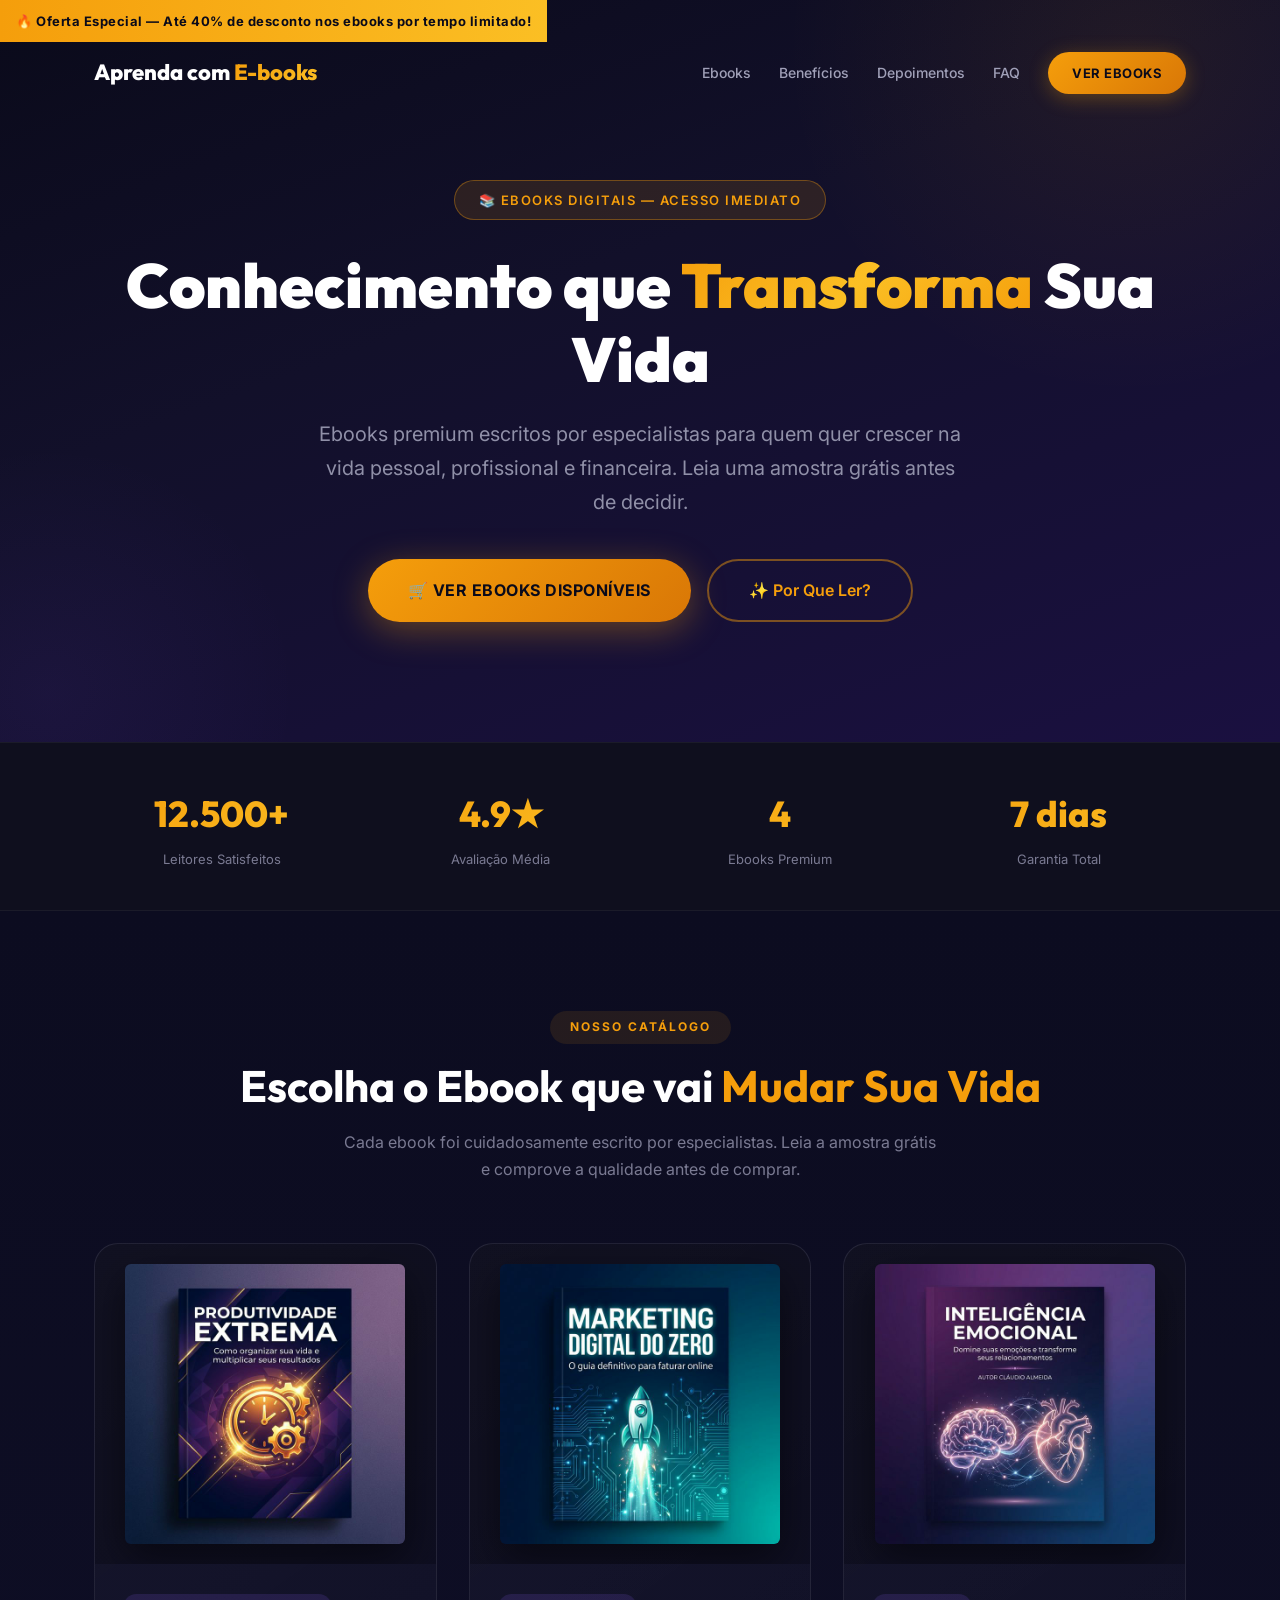
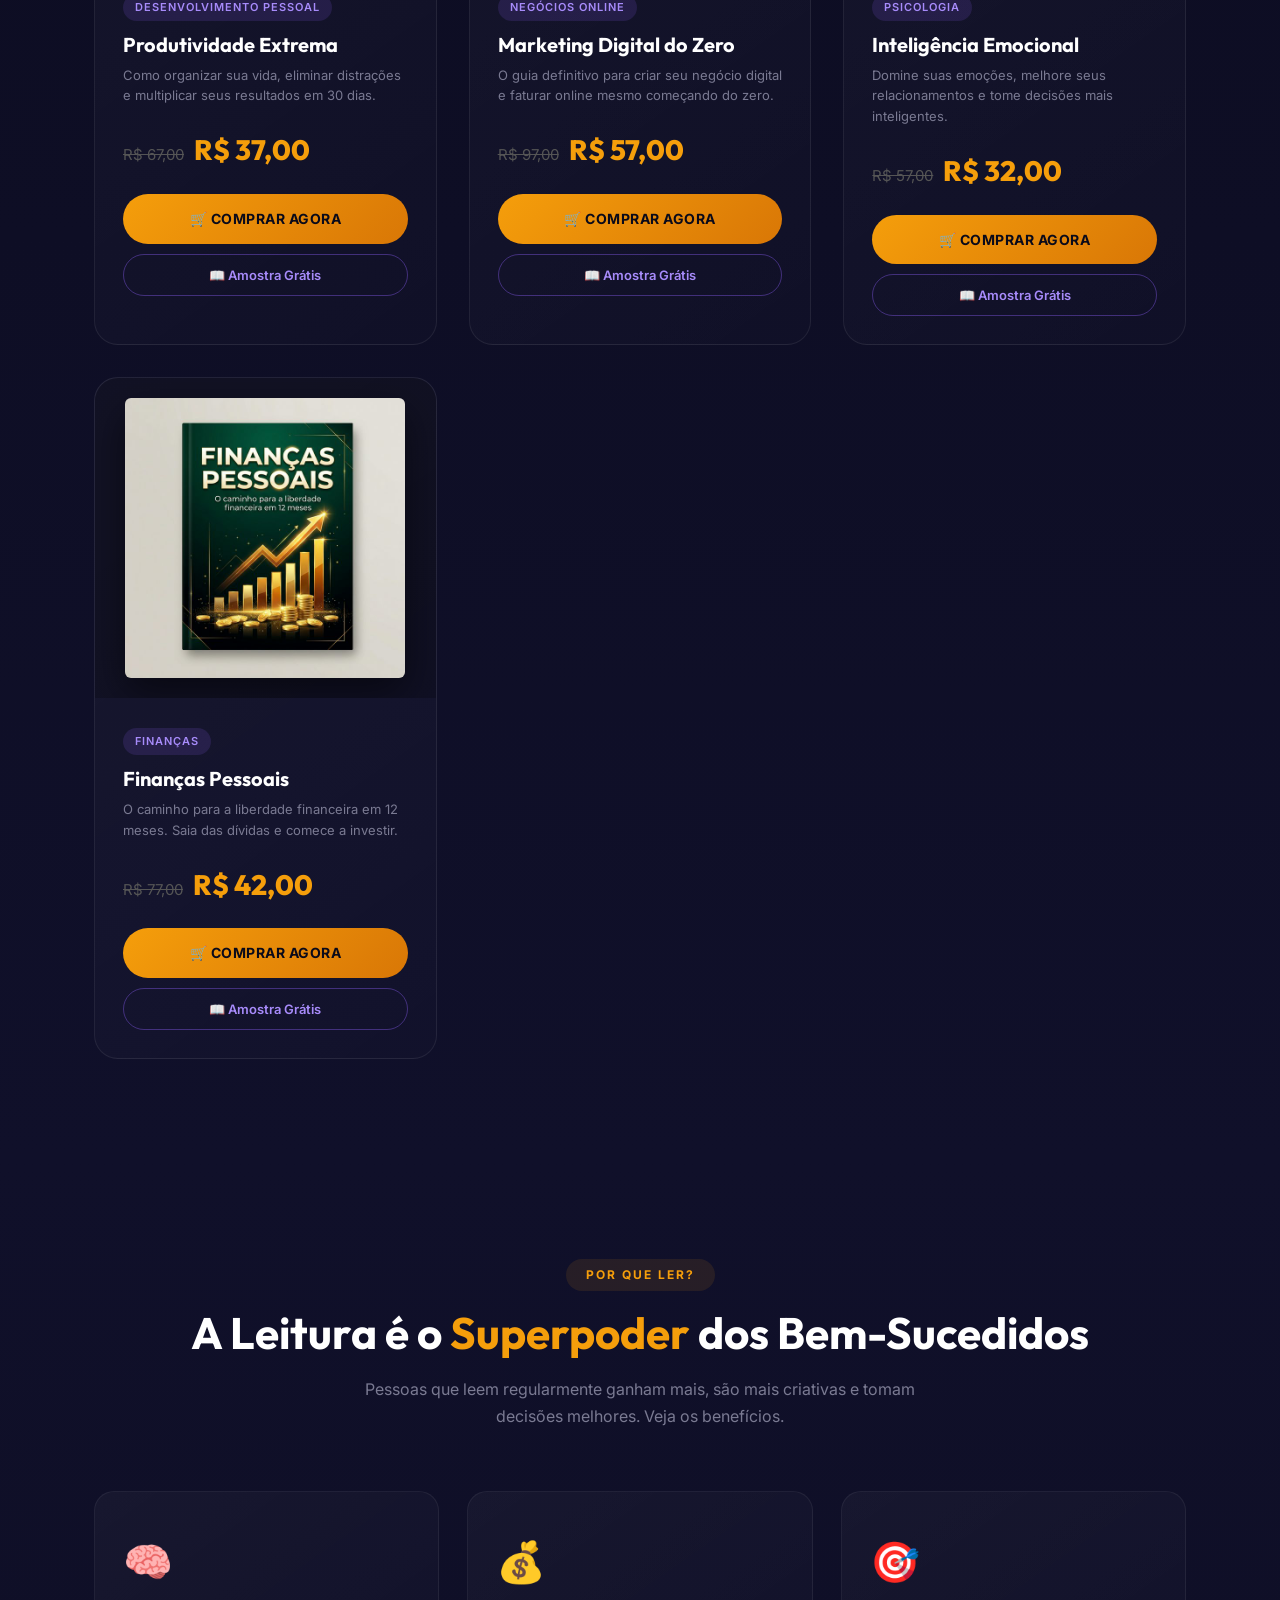
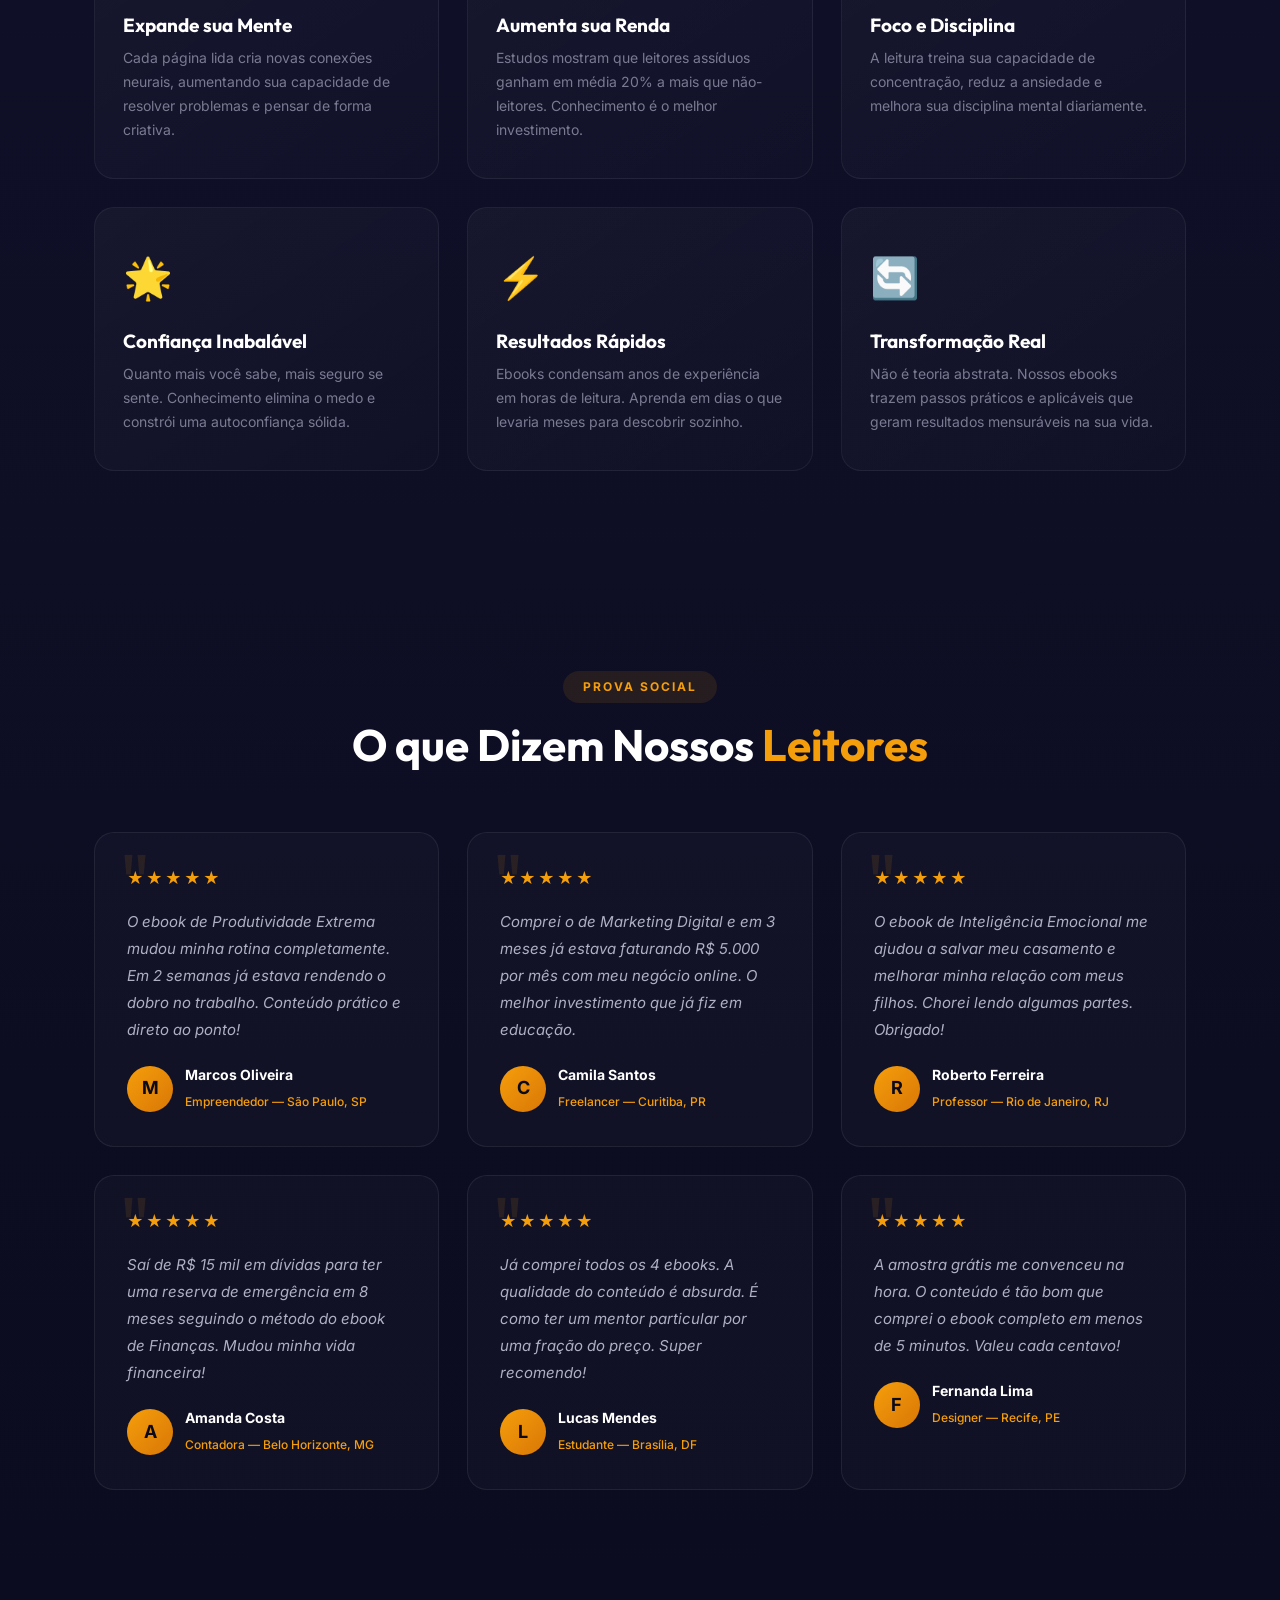
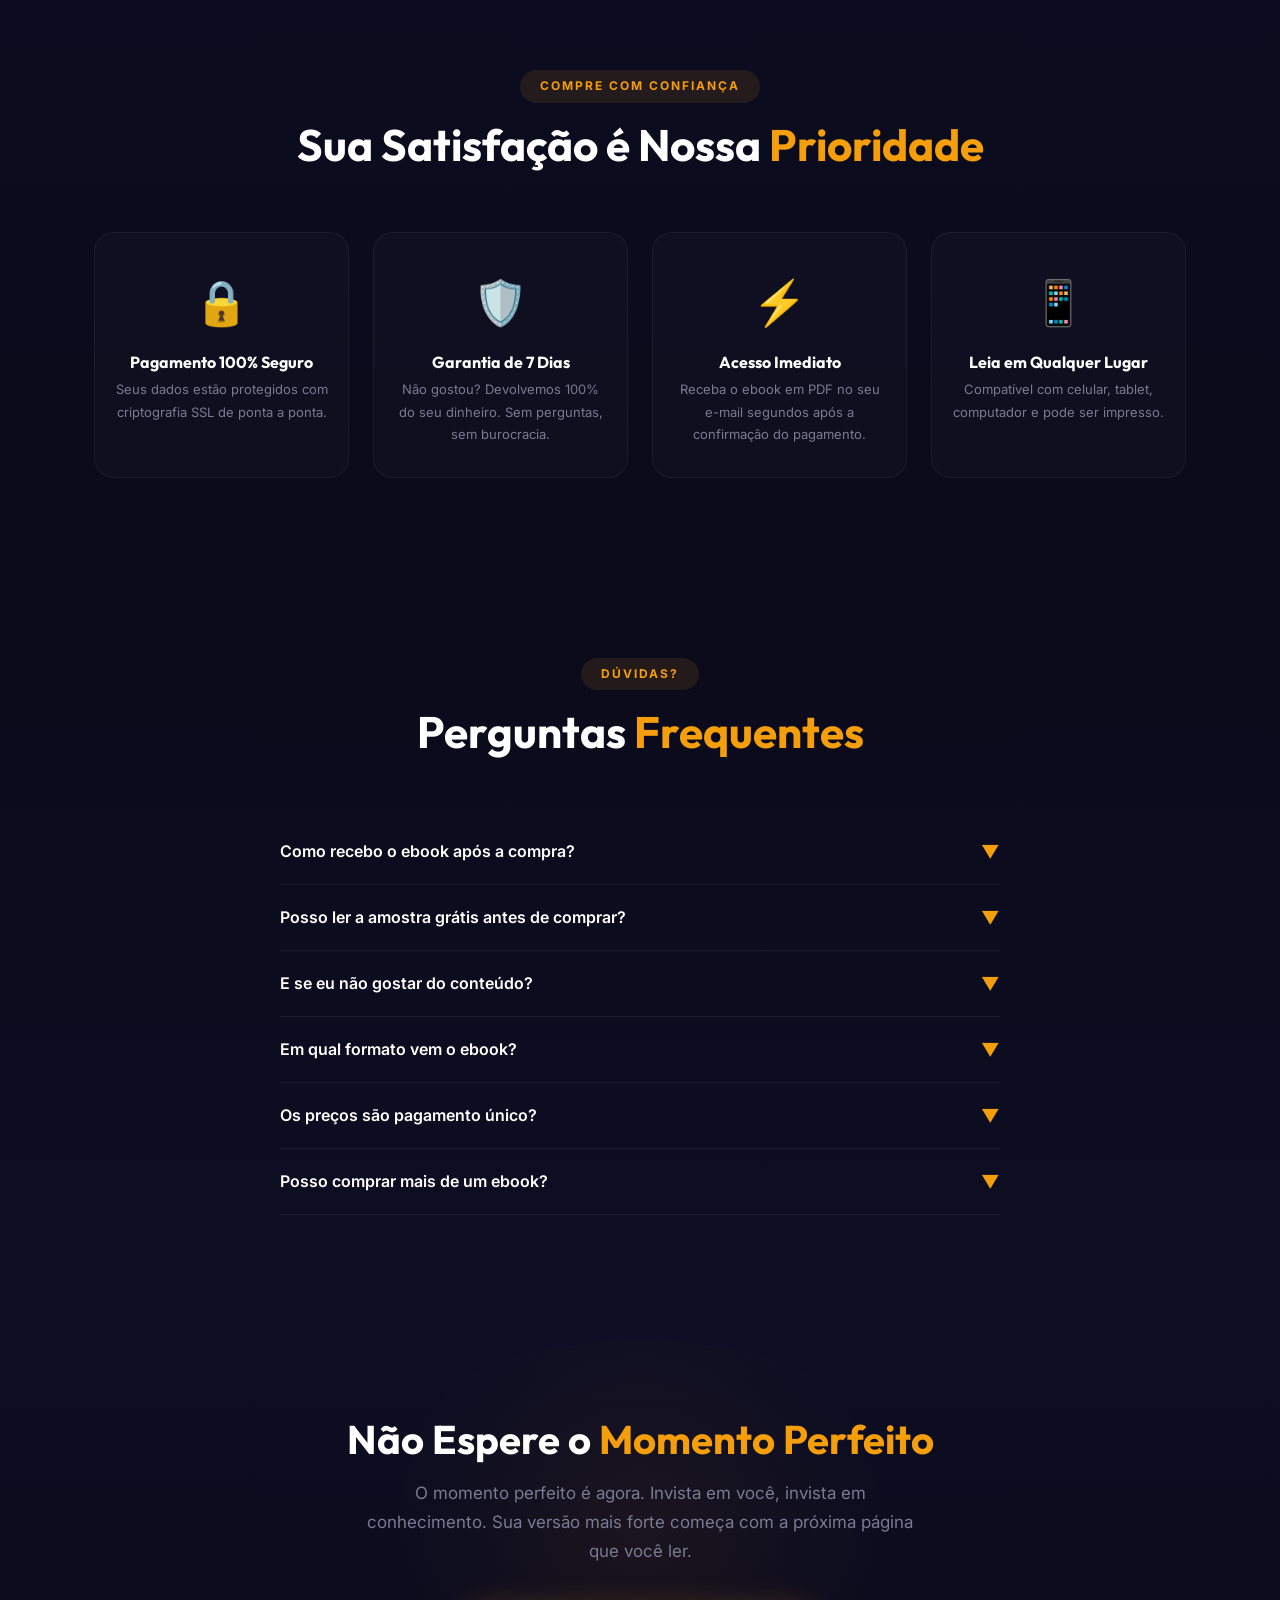
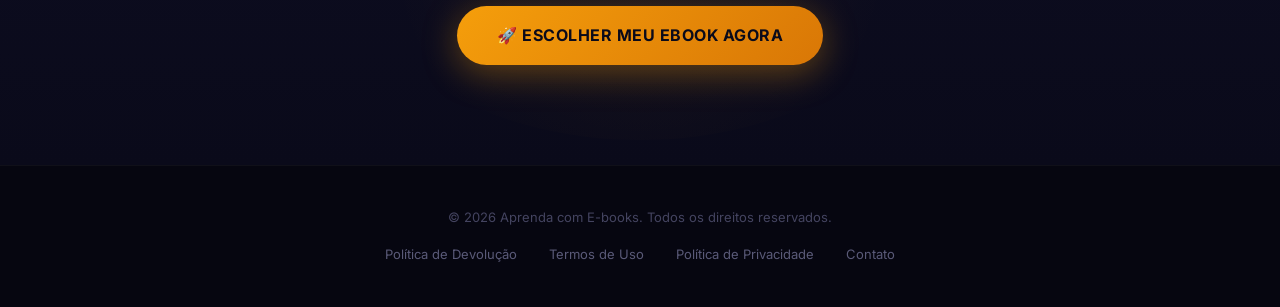
==== aprenda-com-ebooks.html @ 1085c972 "first" ====
<!doctype html>
<html lang="pt-BR">
<head>
  <meta charset="UTF-8">
  <meta name="viewport" content="width=device-width, initial-scale=1.0">
  <title>Aprenda com E-books — Transforme sua Vida com Conhecimento Digital</title>
  <meta name="description" content="Descubra ebooks que transformam vidas. Produtividade, Marketing Digital, Inteligência Emocional e Finanças Pessoais. Leia uma amostra grátis antes de comprar.">
  <meta property="og:title" content="Aprenda com E-books — Conhecimento que Transforma">
  <meta property="og:description" content="4 ebooks premium que vão transformar sua vida pessoal e profissional. Amostra grátis disponível.">
  <meta property="og:type" content="website">
  <meta name="twitter:card" content="summary_large_image">
  <link rel="preconnect" href="https://fonts.googleapis.com">
  <link rel="preconnect" href="https://fonts.gstatic.com" crossorigin>
  <link href="https://fonts.googleapis.com/css2?family=Outfit:wght@400;500;600;700;800;900&family=Inter:wght@400;500;600;700&display=swap" rel="stylesheet">
  <link rel="stylesheet" href="ebooks-style.css">
  <script type="application/ld+json">
  {"@context":"https://schema.org","@type":"WebSite","name":"Aprenda com E-books","description":"Plataforma de ebooks digitais premium para desenvolvimento pessoal e profissional.","url":"https://aprendacomebooks.com.br"}
  </script>
</head>
<body>

<!-- Top Urgency Bar -->
<div class="top-bar" id="topBar">🔥 Oferta Especial — Até 40% de desconto nos ebooks por tempo limitado!</div>

<!-- Navbar -->
<nav class="navbar" id="navbar">
  <div class="container">
    <a href="#" class="nav-logo">Aprenda com <span>E-books</span></a>
    <div class="nav-links" id="navLinks">
      <a href="#catalogo">Ebooks</a>
      <a href="#beneficios">Benefícios</a>
      <a href="#depoimentos">Depoimentos</a>
      <a href="#faq">FAQ</a>
      <a href="#catalogo" class="nav-cta">Ver Ebooks</a>
    </div>
    <button class="mobile-toggle" id="mobileToggle" aria-label="Menu">☰</button>
  </div>
</nav>

<!-- ============= HERO ============= -->
<section class="hero" id="hero">
  <div class="container">
    <div class="hero-badge anim">📚 Ebooks Digitais — Acesso Imediato</div>
    <h1 class="anim">Conhecimento que <span>Transforma</span> Sua Vida</h1>
    <p class="subtitle anim">Ebooks premium escritos por especialistas para quem quer crescer na vida pessoal, profissional e financeira. Leia uma amostra grátis antes de decidir.</p>
    <div class="hero-buttons">
      <a href="#catalogo" class="btn-primary">🛒 Ver Ebooks Disponíveis</a>
      <a href="#beneficios" class="btn-ghost">✨ Por Que Ler?</a>
    </div>
  </div>
</section>

<!-- ============= STATS BAR ============= -->
<div class="stats-bar">
  <div class="container">
    <div class="stats-grid">
      <div class="stat-item anim"><div class="stat-number">12.500+</div><div class="stat-label">Leitores Satisfeitos</div></div>
      <div class="stat-item anim"><div class="stat-number">4.9★</div><div class="stat-label">Avaliação Média</div></div>
      <div class="stat-item anim"><div class="stat-number">4</div><div class="stat-label">Ebooks Premium</div></div>
      <div class="stat-item anim"><div class="stat-number">7 dias</div><div class="stat-label">Garantia Total</div></div>
    </div>
  </div>
</div>

<!-- ============= CATALOG ============= -->
<section class="catalog-section" id="catalogo">
  <div class="container">
    <div class="catalog-header">
      <span class="section-label anim">Nosso Catálogo</span>
      <h2 class="section-title anim">Escolha o Ebook que vai <span>Mudar Sua Vida</span></h2>
      <p class="section-desc anim">Cada ebook foi cuidadosamente escrito por especialistas. Leia a amostra grátis e comprove a qualidade antes de comprar.</p>
    </div>
    <div class="ebook-grid">

      <!-- EBOOK 1 -->
      <div class="ebook-card anim">
        <div class="ebook-card-img"><img src="cover_produtividade.png" alt="Capa do Ebook Produtividade Extrema"></div>
        <div class="ebook-card-body">
          <span class="ebook-tag">Desenvolvimento Pessoal</span>
          <h3>Produtividade Extrema</h3>
          <p>Como organizar sua vida, eliminar distrações e multiplicar seus resultados em 30 dias.</p>
          <div class="ebook-pricing"><span class="ebook-old-price">R$ 67,00</span><span class="ebook-price">R$ 37,00</span></div>
          <div class="ebook-actions">
            <a href="#" class="btn-buy" id="buyBtn1">🛒 Comprar Agora</a>
            <button class="btn-sample-card" onclick="openSample(0)" id="sampleBtn1">📖 Amostra Grátis</button>
          </div>
        </div>
      </div>

      <!-- EBOOK 2 -->
      <div class="ebook-card anim">
        <div class="ebook-card-img"><img src="cover_marketing.png" alt="Capa do Ebook Marketing Digital do Zero"></div>
        <div class="ebook-card-body">
          <span class="ebook-tag">Negócios Online</span>
          <h3>Marketing Digital do Zero</h3>
          <p>O guia definitivo para criar seu negócio digital e faturar online mesmo começando do zero.</p>
          <div class="ebook-pricing"><span class="ebook-old-price">R$ 97,00</span><span class="ebook-price">R$ 57,00</span></div>
          <div class="ebook-actions">
            <a href="#" class="btn-buy" id="buyBtn2">🛒 Comprar Agora</a>
            <button class="btn-sample-card" onclick="openSample(1)" id="sampleBtn2">📖 Amostra Grátis</button>
          </div>
        </div>
      </div>

      <!-- EBOOK 3 -->
      <div class="ebook-card anim">
        <div class="ebook-card-img"><img src="cover_inteligencia.png" alt="Capa do Ebook Inteligência Emocional"></div>
        <div class="ebook-card-body">
          <span class="ebook-tag">Psicologia</span>
          <h3>Inteligência Emocional</h3>
          <p>Domine suas emoções, melhore seus relacionamentos e tome decisões mais inteligentes.</p>
          <div class="ebook-pricing"><span class="ebook-old-price">R$ 57,00</span><span class="ebook-price">R$ 32,00</span></div>
          <div class="ebook-actions">
            <a href="#" class="btn-buy" id="buyBtn3">🛒 Comprar Agora</a>
            <button class="btn-sample-card" onclick="openSample(2)" id="sampleBtn3">📖 Amostra Grátis</button>
          </div>
        </div>
      </div>

      <!-- EBOOK 4 -->
      <div class="ebook-card anim">
        <div class="ebook-card-img"><img src="cover_financas.png" alt="Capa do Ebook Finanças Pessoais"></div>
        <div class="ebook-card-body">
          <span class="ebook-tag">Finanças</span>
          <h3>Finanças Pessoais</h3>
          <p>O caminho para a liberdade financeira em 12 meses. Saia das dívidas e comece a investir.</p>
          <div class="ebook-pricing"><span class="ebook-old-price">R$ 77,00</span><span class="ebook-price">R$ 42,00</span></div>
          <div class="ebook-actions">
            <a href="#" class="btn-buy" id="buyBtn4">🛒 Comprar Agora</a>
            <button class="btn-sample-card" onclick="openSample(3)" id="sampleBtn4">📖 Amostra Grátis</button>
          </div>
        </div>
      </div>

    </div>
  </div>
</section>

<!-- ============= BENEFITS ============= -->
<section class="benefits-section" id="beneficios">
  <div class="container">
    <div class="catalog-header">
      <span class="section-label anim">Por que ler?</span>
      <h2 class="section-title anim">A Leitura é o <span>Superpoder</span> dos Bem-Sucedidos</h2>
      <p class="section-desc anim">Pessoas que leem regularmente ganham mais, são mais criativas e tomam decisões melhores. Veja os benefícios.</p>
    </div>
    <div class="benefits-grid">
      <div class="benefit-card anim"><span class="benefit-emoji">🧠</span><h3>Expande sua Mente</h3><p>Cada página lida cria novas conexões neurais, aumentando sua capacidade de resolver problemas e pensar de forma criativa.</p></div>
      <div class="benefit-card anim"><span class="benefit-emoji">💰</span><h3>Aumenta sua Renda</h3><p>Estudos mostram que leitores assíduos ganham em média 20% a mais que não-leitores. Conhecimento é o melhor investimento.</p></div>
      <div class="benefit-card anim"><span class="benefit-emoji">🎯</span><h3>Foco e Disciplina</h3><p>A leitura treina sua capacidade de concentração, reduz a ansiedade e melhora sua disciplina mental diariamente.</p></div>
      <div class="benefit-card anim"><span class="benefit-emoji">🌟</span><h3>Confiança Inabalável</h3><p>Quanto mais você sabe, mais seguro se sente. Conhecimento elimina o medo e constrói uma autoconfiança sólida.</p></div>
      <div class="benefit-card anim"><span class="benefit-emoji">⚡</span><h3>Resultados Rápidos</h3><p>Ebooks condensam anos de experiência em horas de leitura. Aprenda em dias o que levaria meses para descobrir sozinho.</p></div>
      <div class="benefit-card anim"><span class="benefit-emoji">🔄</span><h3>Transformação Real</h3><p>Não é teoria abstrata. Nossos ebooks trazem passos práticos e aplicáveis que geram resultados mensuráveis na sua vida.</p></div>
    </div>
  </div>
</section>

<!-- ============= TESTIMONIALS ============= -->
<section class="testimonials-section" id="depoimentos">
  <div class="container">
    <div class="catalog-header">
      <span class="section-label anim">Prova Social</span>
      <h2 class="section-title anim">O que Dizem Nossos <span>Leitores</span></h2>
    </div>
    <div class="testimonials-grid">
      <div class="testimonial-card anim">
        <div class="stars">★★★★★</div>
        <p class="testimonial-text">O ebook de Produtividade Extrema mudou minha rotina completamente. Em 2 semanas já estava rendendo o dobro no trabalho. Conteúdo prático e direto ao ponto!</p>
        <div class="testimonial-author"><div class="author-avatar">M</div><div class="author-info"><strong>Marcos Oliveira</strong><span>Empreendedor — São Paulo, SP</span></div></div>
      </div>
      <div class="testimonial-card anim">
        <div class="stars">★★★★★</div>
        <p class="testimonial-text">Comprei o de Marketing Digital e em 3 meses já estava faturando R$ 5.000 por mês com meu negócio online. O melhor investimento que já fiz em educação.</p>
        <div class="testimonial-author"><div class="author-avatar">C</div><div class="author-info"><strong>Camila Santos</strong><span>Freelancer — Curitiba, PR</span></div></div>
      </div>
      <div class="testimonial-card anim">
        <div class="stars">★★★★★</div>
        <p class="testimonial-text">O ebook de Inteligência Emocional me ajudou a salvar meu casamento e melhorar minha relação com meus filhos. Chorei lendo algumas partes. Obrigado!</p>
        <div class="testimonial-author"><div class="author-avatar">R</div><div class="author-info"><strong>Roberto Ferreira</strong><span>Professor — Rio de Janeiro, RJ</span></div></div>
      </div>
      <div class="testimonial-card anim">
        <div class="stars">★★★★★</div>
        <p class="testimonial-text">Saí de R$ 15 mil em dívidas para ter uma reserva de emergência em 8 meses seguindo o método do ebook de Finanças. Mudou minha vida financeira!</p>
        <div class="testimonial-author"><div class="author-avatar">A</div><div class="author-info"><strong>Amanda Costa</strong><span>Contadora — Belo Horizonte, MG</span></div></div>
      </div>
      <div class="testimonial-card anim">
        <div class="stars">★★★★★</div>
        <p class="testimonial-text">Já comprei todos os 4 ebooks. A qualidade do conteúdo é absurda. É como ter um mentor particular por uma fração do preço. Super recomendo!</p>
        <div class="testimonial-author"><div class="author-avatar">L</div><div class="author-info"><strong>Lucas Mendes</strong><span>Estudante — Brasília, DF</span></div></div>
      </div>
      <div class="testimonial-card anim">
        <div class="stars">★★★★★</div>
        <p class="testimonial-text">A amostra grátis me convenceu na hora. O conteúdo é tão bom que comprei o ebook completo em menos de 5 minutos. Valeu cada centavo!</p>
        <div class="testimonial-author"><div class="author-avatar">F</div><div class="author-info"><strong>Fernanda Lima</strong><span>Designer — Recife, PE</span></div></div>
      </div>
    </div>
  </div>
</section>

<!-- ============= TRUST SECTION ============= -->
<section class="trust-section" id="garantias">
  <div class="container">
    <div class="catalog-header">
      <span class="section-label anim">Compre com Confiança</span>
      <h2 class="section-title anim">Sua Satisfação é Nossa <span>Prioridade</span></h2>
    </div>
    <div class="trust-grid">
      <div class="trust-card anim"><span class="trust-icon">🔒</span><h4>Pagamento 100% Seguro</h4><p>Seus dados estão protegidos com criptografia SSL de ponta a ponta.</p></div>
      <div class="trust-card anim"><span class="trust-icon">🛡️</span><h4>Garantia de 7 Dias</h4><p>Não gostou? Devolvemos 100% do seu dinheiro. Sem perguntas, sem burocracia.</p></div>
      <div class="trust-card anim"><span class="trust-icon">⚡</span><h4>Acesso Imediato</h4><p>Receba o ebook em PDF no seu e-mail segundos após a confirmação do pagamento.</p></div>
      <div class="trust-card anim"><span class="trust-icon">📱</span><h4>Leia em Qualquer Lugar</h4><p>Compatível com celular, tablet, computador e pode ser impresso.</p></div>
    </div>
  </div>
</section>

<!-- ============= FAQ ============= -->
<section class="faq-section" id="faq">
  <div class="container">
    <div class="catalog-header">
      <span class="section-label anim">Dúvidas?</span>
      <h2 class="section-title anim">Perguntas <span>Frequentes</span></h2>
    </div>
    <div class="faq-list">
      <div class="faq-item anim"><button class="faq-question" onclick="toggleFaq(this)"><span>Como recebo o ebook após a compra?</span><span class="faq-arrow">▼</span></button><div class="faq-answer"><p>Imediatamente após a confirmação do pagamento, você recebe o ebook em PDF no seu e-mail cadastrado. O acesso é instantâneo!</p></div></div>
      <div class="faq-item anim"><button class="faq-question" onclick="toggleFaq(this)"><span>Posso ler a amostra grátis antes de comprar?</span><span class="faq-arrow">▼</span></button><div class="faq-answer"><p>Sim! Cada ebook possui um botão "Amostra Grátis" onde você pode ler a introdução completa e a primeira página do primeiro capítulo gratuitamente.</p></div></div>
      <div class="faq-item anim"><button class="faq-question" onclick="toggleFaq(this)"><span>E se eu não gostar do conteúdo?</span><span class="faq-arrow">▼</span></button><div class="faq-answer"><p>Você tem 7 dias de garantia incondicional. Se por qualquer motivo não ficar satisfeito, basta enviar um e-mail e devolvemos 100% do seu dinheiro, sem perguntas.</p></div></div>
      <div class="faq-item anim"><button class="faq-question" onclick="toggleFaq(this)"><span>Em qual formato vem o ebook?</span><span class="faq-arrow">▼</span></button><div class="faq-answer"><p>Todos os ebooks vêm em formato PDF de alta qualidade, compatível com celular, tablet, computador e pode ser impresso. Leia onde e quando quiser!</p></div></div>
      <div class="faq-item anim"><button class="faq-question" onclick="toggleFaq(this)"><span>Os preços são pagamento único?</span><span class="faq-arrow">▼</span></button><div class="faq-answer"><p>Sim! Você paga uma única vez e tem acesso vitalício ao conteúdo do ebook, incluindo futuras atualizações gratuitas.</p></div></div>
      <div class="faq-item anim"><button class="faq-question" onclick="toggleFaq(this)"><span>Posso comprar mais de um ebook?</span><span class="faq-arrow">▼</span></button><div class="faq-answer"><p>Claro! Cada ebook é independente. Você pode comprar quantos quiser. Muitos dos nossos leitores acabam adquirindo toda a coleção.</p></div></div>
    </div>
  </div>
</section>

<!-- ============= FINAL CTA ============= -->
<section class="final-cta">
  <div class="container anim">
    <h2>Não Espere o <span>Momento Perfeito</span></h2>
    <p>O momento perfeito é agora. Invista em você, invista em conhecimento. Sua versão mais forte começa com a próxima página que você ler.</p>
    <a href="#catalogo" class="btn-primary">🚀 Escolher Meu Ebook Agora</a>
  </div>
</section>

<!-- ============= FOOTER ============= -->
<footer class="footer">
  <div class="container">
    <p>© 2026 Aprenda com E-books. Todos os direitos reservados.</p>
    <div class="footer-links">
      <a href="politica-devolucao.html">Política de Devolução</a>
      <a href="#">Termos de Uso</a>
      <a href="#">Política de Privacidade</a>
      <a href="#">Contato</a>
    </div>
  </div>
</footer>

<!-- ============= SAMPLE MODAL ============= -->
<div class="modal-overlay" id="sampleModal">
  <div class="modal-box">
    <button class="modal-close" onclick="closeSample()" id="modalCloseBtn">✕</button>
    <h2 id="modalTitle"></h2>
    <span class="modal-subtitle" id="modalSubtitle">📖 Amostra Grátis</span>
    <div id="modalContent"></div>
    <div class="modal-cta">
      <a href="#" class="btn-buy" id="modalBuyBtn" style="display:inline-flex;gap:8px;align-items:center;padding:16px 40px;font-size:16px;">🛒 Quero o Ebook Completo</a>
    </div>
  </div>
</div>

<!-- ============= SCRIPTS ============= -->
<script>
// Scroll reveal
const obs=new IntersectionObserver(e=>{e.forEach(el=>{if(el.isIntersecting)el.target.classList.add('visible')})},{threshold:.1,rootMargin:'0px 0px -50px 0px'});
document.querySelectorAll('.anim').forEach(el=>obs.observe(el));

// Navbar scroll
const nav=document.getElementById('navbar');
const topBar=document.getElementById('topBar');
let lastScroll=0;
window.addEventListener('scroll',()=>{
  const y=window.scrollY;
  if(y>60)nav.classList.add('scrolled');else nav.classList.remove('scrolled');
  if(y>200){topBar.style.transform='translateY(-100%)';nav.style.top='0'}
  else{topBar.style.transform='translateY(0)';nav.style.top='38px'}
  lastScroll=y;
});

// Mobile menu
document.getElementById('mobileToggle').addEventListener('click',()=>{
  const links=document.getElementById('navLinks');
  if(links.style.display==='flex'){links.style.display='none'}
  else{links.style.display='flex';links.style.flexDirection='column';links.style.position='absolute';links.style.top='100%';links.style.left='0';links.style.right='0';links.style.background='rgba(10,10,26,.96)';links.style.padding='20px';links.style.gap='16px';links.style.borderBottom='1px solid rgba(255,255,255,.06)'}
});

// FAQ
function toggleFaq(btn){
  const item=btn.closest('.faq-item'),active=item.classList.contains('active');
  document.querySelectorAll('.faq-item.active').forEach(i=>i.classList.remove('active'));
  if(!active)item.classList.add('active');
}

// Smooth scroll
document.querySelectorAll('a[href^="#"]').forEach(a=>{a.addEventListener('click',function(e){e.preventDefault();const t=document.querySelector(this.getAttribute('href'));if(t)t.scrollIntoView({behavior:'smooth',block:'start'})})});

// Sample Modal Data
const samples=[
{title:'Produtividade Extrema',intro:'<h3>Introdução</h3><p>Você já se perguntou por que algumas pessoas conseguem realizar em um dia o que outras levam uma semana? A resposta não está em trabalhar mais horas — está em trabalhar de forma mais inteligente.</p><p>Este ebook foi criado para pessoas que estão cansadas de sentir que o dia tem poucas horas. Aqui você vai descobrir métodos comprovados que os profissionais mais produtivos do mundo usam diariamente.</p><p>Ao longo de 8 capítulos práticos, você vai aprender a eliminar distrações, priorizar tarefas com precisão cirúrgica, criar rotinas que funcionam e multiplicar seus resultados sem sacrificar sua saúde mental.</p><h3>Capítulo 1 — A Mentalidade Produtiva (Prévia)</h3><p>Antes de qualquer técnica ou ferramenta, é preciso reprogramar sua mentalidade. A produtividade real começa na sua forma de pensar. Neste capítulo, você vai descobrir os 3 pilares mentais que separam as pessoas altamente produtivas do resto: Clareza de Propósito, Foco Seletivo e Energia Gerenciada...</p>'},
{title:'Marketing Digital do Zero',intro:'<h3>Introdução</h3><p>O marketing digital não é mais o futuro — é o presente. Milhares de pessoas estão construindo negócios lucrativos do zero, usando apenas um computador e conexão com a internet.</p><p>Se você já tentou começar no digital e se sentiu perdido com tanta informação, este ebook é para você. Aqui não tem enrolação: é um passo a passo direto ao ponto para você criar, lançar e escalar seu primeiro negócio online.</p><p>Você vai aprender sobre tráfego pago, marketing de conteúdo, funis de conversão, e-mail marketing e muito mais — tudo explicado de forma simples e prática.</p><h3>Capítulo 1 — O Mindset do Empreendedor Digital (Prévia)</h3><p>Antes de abrir qualquer plataforma ou criar qualquer anúncio, você precisa desenvolver o mindset certo. 90% das pessoas desistem nos primeiros 3 meses porque não entendem a natureza do jogo. Neste capítulo, vamos abordar as 5 verdades que todo empreendedor digital de sucesso conhece...</p>'},
{title:'Inteligência Emocional',intro:'<h3>Introdução</h3><p>Você já perdeu uma oportunidade por causa de uma reação impulsiva? Já disse algo no calor do momento que destruiu um relacionamento? A inteligência emocional é a habilidade que separa pessoas que reagem da vida daquelas que a conduzem.</p><p>Este ebook vai te guiar por uma jornada de autoconhecimento profundo. Você vai aprender a identificar suas emoções, entender seus gatilhos, desenvolver empatia e comunicar-se com clareza e impacto.</p><p>Com exercícios práticos ao final de cada capítulo, você vai transformar teoria em mudança real.</p><h3>Capítulo 1 — O Que É Inteligência Emocional (Prévia)</h3><p>Daniel Goleman popularizou o termo nos anos 90, mas o conceito vai muito além da definição acadêmica. Inteligência emocional é a capacidade de reconhecer, compreender e gerenciar as próprias emoções — e as emoções dos outros. Neste capítulo, vamos explorar os 4 pilares fundamentais...</p>'},
{title:'Finanças Pessoais',intro:'<h3>Introdução</h3><p>Se você chega ao final do mês sem saber para onde foi seu dinheiro, este ebook foi feito para você. Liberdade financeira não é luxo de ricos — é uma habilidade que pode ser aprendida por qualquer pessoa.</p><p>Em 10 capítulos práticos, você vai aprender a sair das dívidas, criar uma reserva de emergência, começar a investir com segurança e construir um patrimônio sólido — mesmo ganhando pouco.</p><p>O método apresentado aqui já ajudou mais de 3.000 pessoas a transformar sua relação com o dinheiro.</p><h3>Capítulo 1 — Diagnóstico Financeiro (Prévia)</h3><p>Antes de qualquer plano de ação, é preciso entender exatamente onde você está. Neste capítulo, você vai fazer um raio-X completo da sua vida financeira: receitas, despesas, dívidas e patrimônio. Use a planilha exclusiva incluída neste capítulo para mapear cada real que entra e sai...</p>'}
];

function openSample(i){
  const s=samples[i];
  document.getElementById('modalTitle').textContent=s.title;
  document.getElementById('modalContent').innerHTML=s.intro;
  document.getElementById('sampleModal').classList.add('active');
  document.body.style.overflow='hidden';
}
function closeSample(){
  document.getElementById('sampleModal').classList.remove('active');
  document.body.style.overflow='';
}
document.getElementById('sampleModal').addEventListener('click',function(e){if(e.target===this)closeSample()});
document.addEventListener('keydown',function(e){if(e.key==='Escape')closeSample()});
</script>
</body>
</html>
---- ebooks-style.css ----
/* ============= RESET & BASE ============= */
*,*::before,*::after{margin:0;padding:0;box-sizing:border-box}
html{scroll-behavior:smooth;font-size:16px}
body{font-family:'Inter',sans-serif;background:#0a0a1a;color:#e0e0e0;overflow-x:hidden;line-height:1.7}
h1,h2,h3,h4{font-family:'Outfit',sans-serif;line-height:1.2}
a{text-decoration:none;color:inherit}
img{max-width:100%;display:block}
.container{max-width:1140px;margin:0 auto;padding:0 24px}
button{font-family:inherit}

/* ============= ANIMATIONS ============= */
@keyframes fadeInUp{from{opacity:0;transform:translateY(40px)}to{opacity:1;transform:translateY(0)}}
@keyframes fadeIn{from{opacity:0}to{opacity:1}}
@keyframes pulse{0%,100%{transform:scale(1)}50%{transform:scale(1.04)}}
@keyframes shimmer{0%{background-position:-200% center}100%{background-position:200% center}}
@keyframes float{0%,100%{transform:translateY(0)}50%{transform:translateY(-12px)}}
@keyframes glow{0%,100%{box-shadow:0 0 20px rgba(245,158,11,.3)}50%{box-shadow:0 0 45px rgba(245,158,11,.55)}}
@keyframes gradientMove{0%{background-position:0% 50%}50%{background-position:100% 50%}100%{background-position:0% 50%}}
@keyframes slideInLeft{from{opacity:0;transform:translateX(-60px)}to{opacity:1;transform:translateX(0)}}
@keyframes slideInRight{from{opacity:0;transform:translateX(60px)}to{opacity:1;transform:translateX(0)}}
@keyframes countUp{from{opacity:0;transform:translateY(20px)}to{opacity:1;transform:translateY(0)}}

.anim{opacity:0;transform:translateY(30px);transition:opacity .7s ease,transform .7s ease}
.anim.visible{opacity:1;transform:translateY(0)}

/* ============= NAVBAR ============= */
.navbar{position:fixed;top:0;left:0;right:0;z-index:1000;padding:14px 0;transition:all .4s ease;background:transparent}
.navbar.scrolled{background:rgba(10,10,26,.92);backdrop-filter:blur(20px);border-bottom:1px solid rgba(255,255,255,.06);padding:10px 0}
.navbar .container{display:flex;align-items:center;justify-content:space-between}
.nav-logo{font-family:'Outfit',sans-serif;font-size:22px;font-weight:800;color:#fff}
.nav-logo span{background:linear-gradient(135deg,#F59E0B,#FBBF24);-webkit-background-clip:text;-webkit-text-fill-color:transparent;background-clip:text}
.nav-links{display:flex;gap:28px;align-items:center}
.nav-links a{color:#a0a0b8;font-size:14px;font-weight:500;transition:color .3s}
.nav-links a:hover{color:#F59E0B}
.nav-cta{background:linear-gradient(135deg,#F59E0B,#D97706)!important;color:#0a0a1a!important;padding:10px 24px;border-radius:50px;font-weight:700!important;font-size:13px!important;letter-spacing:.5px;text-transform:uppercase;transition:all .3s!important;box-shadow:0 4px 20px rgba(245,158,11,.3)}
.nav-cta:hover{transform:translateY(-2px);box-shadow:0 8px 30px rgba(245,158,11,.5)}
.mobile-toggle{display:none;background:none;border:none;color:#fff;font-size:26px;cursor:pointer}

/* ============= TOP BAR ============= */
.top-bar{background:linear-gradient(90deg,#F59E0B,#FBBF24,#F59E0B);background-size:200% auto;animation:shimmer 3s linear infinite;color:#0a0a1a;text-align:center;padding:10px 16px;font-size:13px;font-weight:700;letter-spacing:.5px;position:fixed;top:0;z-index:1001}
.navbar{top:38px}
.navbar.scrolled{top:0}
.top-bar-hidden .top-bar{transform:translateY(-100%)}

/* ============= HERO ============= */
.hero{padding:180px 0 120px;background:linear-gradient(160deg,#0a0a1a 0%,#12102a 40%,#1a1040 100%);position:relative;overflow:hidden}
.hero::before{content:'';position:absolute;top:-300px;right:-200px;width:700px;height:700px;background:radial-gradient(circle,rgba(245,158,11,.07) 0%,transparent 70%);border-radius:50%}
.hero::after{content:'';position:absolute;bottom:-200px;left:-200px;width:500px;height:500px;background:radial-gradient(circle,rgba(139,92,246,.06) 0%,transparent 70%);border-radius:50%}
.hero .container{position:relative;z-index:2;text-align:center}
.hero-badge{display:inline-block;background:rgba(245,158,11,.12);border:1px solid rgba(245,158,11,.35);color:#F59E0B;padding:8px 24px;border-radius:50px;font-size:13px;font-weight:600;letter-spacing:1.5px;text-transform:uppercase;margin-bottom:28px;animation:fadeInUp .8s ease-out}
.hero h1{font-size:clamp(34px,5.5vw,62px);font-weight:900;color:#fff;margin-bottom:20px;animation:fadeInUp 1s ease-out}
.hero h1 span{background:linear-gradient(135deg,#F59E0B,#FBBF24,#F59E0B);-webkit-background-clip:text;-webkit-text-fill-color:transparent;background-clip:text}
.hero .subtitle{font-size:clamp(16px,2vw,20px);color:#9090a8;max-width:650px;margin:0 auto 40px;animation:fadeInUp 1.2s ease-out}
.hero-buttons{display:flex;gap:16px;justify-content:center;flex-wrap:wrap;animation:fadeInUp 1.4s ease-out}
.btn-primary{background:linear-gradient(135deg,#F59E0B,#D97706);color:#0a0a1a;padding:16px 40px;border-radius:50px;font-size:16px;font-weight:700;border:none;cursor:pointer;transition:all .3s;display:inline-flex;align-items:center;gap:10px;box-shadow:0 8px 35px rgba(245,158,11,.35);text-transform:uppercase;letter-spacing:.5px}
.btn-primary:hover{transform:translateY(-3px);box-shadow:0 14px 45px rgba(245,158,11,.5)}
.btn-ghost{background:transparent;color:#F59E0B;padding:16px 40px;border-radius:50px;font-size:16px;font-weight:600;border:2px solid rgba(245,158,11,.45);cursor:pointer;transition:all .3s;display:inline-flex;align-items:center;gap:10px}
.btn-ghost:hover{background:rgba(245,158,11,.1);border-color:#F59E0B;transform:translateY(-3px)}

/* ============= STATS BAR ============= */
.stats-bar{background:rgba(255,255,255,.02);border-top:1px solid rgba(255,255,255,.05);border-bottom:1px solid rgba(255,255,255,.05);padding:40px 0}
.stats-grid{display:grid;grid-template-columns:repeat(4,1fr);gap:24px;text-align:center}
.stat-item .stat-number{font-family:'Outfit',sans-serif;font-size:36px;font-weight:800;background:linear-gradient(135deg,#F59E0B,#FBBF24);-webkit-background-clip:text;-webkit-text-fill-color:transparent;background-clip:text}
.stat-item .stat-label{font-size:13px;color:#7a7a92;margin-top:4px}

/* ============= CATALOG / EBOOK CARDS ============= */
.catalog-section{background:linear-gradient(180deg,#0c0c20 0%,#10102a 100%);padding:100px 0}
.section-label{display:inline-block;background:rgba(245,158,11,.1);color:#F59E0B;padding:6px 20px;border-radius:50px;font-size:12px;font-weight:700;letter-spacing:2px;text-transform:uppercase;margin-bottom:16px}
.section-title{font-size:clamp(28px,4vw,44px);color:#fff;margin-bottom:16px}
.section-title span{color:#F59E0B}
.section-desc{color:#7a7a92;font-size:16px;margin-bottom:50px;max-width:600px}
.catalog-header{text-align:center;margin-bottom:60px}
.catalog-header .section-desc{margin-left:auto;margin-right:auto}

.ebook-grid{display:grid;grid-template-columns:repeat(auto-fit,minmax(260px,1fr));gap:32px}
.ebook-card{background:linear-gradient(145deg,rgba(255,255,255,.04),rgba(255,255,255,.01));border:1px solid rgba(255,255,255,.07);border-radius:24px;overflow:hidden;transition:all .45s cubic-bezier(.4,0,.2,1);position:relative}
.ebook-card::before{content:'';position:absolute;top:0;left:0;right:0;height:3px;background:linear-gradient(90deg,#F59E0B,#FBBF24,#8B5CF6);opacity:0;transition:opacity .4s}
.ebook-card:hover{transform:translateY(-10px);border-color:rgba(245,158,11,.3);box-shadow:0 25px 70px rgba(0,0,0,.4)}
.ebook-card:hover::before{opacity:1}
.ebook-card-img{position:relative;overflow:hidden;height:320px;display:flex;align-items:center;justify-content:center;background:rgba(0,0,0,.2);padding:20px}
.ebook-card-img img{height:280px;width:auto;border-radius:6px;box-shadow:0 15px 40px rgba(0,0,0,.5);transition:transform .5s}
.ebook-card:hover .ebook-card-img img{transform:scale(1.05)}
.ebook-card-body{padding:28px}
.ebook-tag{display:inline-block;background:rgba(139,92,246,.15);color:#A78BFA;padding:4px 12px;border-radius:20px;font-size:11px;font-weight:600;letter-spacing:1px;text-transform:uppercase;margin-bottom:12px}
.ebook-card-body h3{font-size:20px;color:#fff;margin-bottom:8px;font-weight:700}
.ebook-card-body p{font-size:13px;color:#7a7a92;margin-bottom:20px;line-height:1.6}
.ebook-pricing{display:flex;align-items:baseline;gap:10px;margin-bottom:20px}
.ebook-old-price{font-size:15px;color:#555;text-decoration:line-through}
.ebook-price{font-size:28px;font-weight:800;color:#F59E0B;font-family:'Outfit',sans-serif}
.ebook-actions{display:flex;flex-direction:column;gap:10px}
.btn-buy{background:linear-gradient(135deg,#F59E0B,#D97706);color:#0a0a1a;padding:13px 24px;border-radius:50px;font-size:14px;font-weight:700;border:none;cursor:pointer;transition:all .3s;text-align:center;text-transform:uppercase;letter-spacing:.5px}
.btn-buy:hover{box-shadow:0 8px 30px rgba(245,158,11,.4);transform:translateY(-2px)}
.btn-sample-card{background:transparent;color:#A78BFA;padding:12px 24px;border-radius:50px;font-size:13px;font-weight:600;border:1.5px solid rgba(139,92,246,.4);cursor:pointer;transition:all .3s;display:flex;align-items:center;justify-content:center;gap:8px}
.btn-sample-card:hover{background:rgba(139,92,246,.1);border-color:#A78BFA;transform:translateY(-2px)}

/* ============= BENEFITS ============= */
.benefits-section{background:linear-gradient(180deg,#10102a 0%,#0e0e24 100%);padding:100px 0}
.benefits-section .catalog-header{text-align:center}
.benefits-grid{display:grid;grid-template-columns:repeat(auto-fit,minmax(300px,1fr));gap:28px}
.benefit-card{background:linear-gradient(145deg,rgba(255,255,255,.035),rgba(255,255,255,.01));border:1px solid rgba(255,255,255,.06);border-radius:20px;padding:36px 28px;transition:all .4s;position:relative;overflow:hidden}
.benefit-card::after{content:'';position:absolute;top:0;left:0;right:0;height:3px;background:linear-gradient(90deg,#F59E0B,#FBBF24);opacity:0;transition:opacity .4s}
.benefit-card:hover{transform:translateY(-8px);border-color:rgba(245,158,11,.25);box-shadow:0 20px 60px rgba(0,0,0,.3)}
.benefit-card:hover::after{opacity:1}
.benefit-emoji{font-size:40px;margin-bottom:18px;display:block}
.benefit-card h3{font-family:'Outfit',sans-serif;font-size:19px;font-weight:700;color:#fff;margin-bottom:10px}
.benefit-card p{font-size:14px;color:#7a7a92;line-height:1.7}

/* ============= TESTIMONIALS ============= */
.testimonials-section{background:linear-gradient(180deg,#0e0e24 0%,#0c0c20 100%);padding:100px 0}
.testimonials-grid{display:grid;grid-template-columns:repeat(auto-fit,minmax(320px,1fr));gap:28px;margin-top:50px}
.testimonial-card{background:rgba(255,255,255,.025);border:1px solid rgba(255,255,255,.07);border-radius:20px;padding:32px;position:relative;transition:all .3s}
.testimonial-card:hover{border-color:rgba(245,158,11,.2);transform:translateY(-4px)}
.testimonial-card::before{content:'"';font-family:'Outfit',sans-serif;font-size:80px;color:rgba(245,158,11,.1);position:absolute;top:10px;left:24px;line-height:1}
.stars{color:#F59E0B;font-size:16px;margin-bottom:16px;letter-spacing:2px}
.testimonial-text{font-size:15px;color:#b0b0c4;line-height:1.8;margin-bottom:20px;font-style:italic;position:relative;z-index:1}
.testimonial-author{display:flex;align-items:center;gap:12px}
.author-avatar{width:46px;height:46px;border-radius:50%;background:linear-gradient(135deg,#F59E0B,#D97706);display:flex;align-items:center;justify-content:center;font-size:18px;font-weight:700;color:#0a0a1a}
.author-info strong{display:block;color:#fff;font-size:14px}
.author-info span{color:#F59E0B;font-size:12px;font-weight:500}

/* ============= TRUST / VALIDATION ============= */
.trust-section{background:linear-gradient(180deg,#0c0c20 0%,#0a0a1a 100%);padding:80px 0}
.trust-grid{display:grid;grid-template-columns:repeat(auto-fit,minmax(220px,1fr));gap:24px;text-align:center}
.trust-card{padding:32px 20px;border:1px solid rgba(255,255,255,.05);border-radius:20px;background:rgba(255,255,255,.02);transition:all .3s}
.trust-card:hover{border-color:rgba(245,158,11,.2);transform:translateY(-4px)}
.trust-icon{font-size:44px;margin-bottom:14px;display:block}
.trust-card h4{font-family:'Outfit',sans-serif;font-size:16px;color:#fff;margin-bottom:6px;font-weight:700}
.trust-card p{font-size:13px;color:#7a7a92}

/* ============= FAQ ============= */
.faq-section{background:linear-gradient(180deg,#0a0a1a 0%,#0e0e24 100%);padding:100px 0}
.faq-list{max-width:720px;margin:50px auto 0}
.faq-item{border-bottom:1px solid rgba(255,255,255,.06)}
.faq-question{width:100%;background:none;border:none;color:#fff;padding:22px 0;font-size:16px;font-weight:600;text-align:left;cursor:pointer;display:flex;justify-content:space-between;align-items:center;transition:color .3s}
.faq-question:hover{color:#F59E0B}
.faq-arrow{font-size:18px;transition:transform .3s;color:#F59E0B}
.faq-item.active .faq-arrow{transform:rotate(180deg)}
.faq-answer{max-height:0;overflow:hidden;transition:max-height .4s ease,padding .4s ease}
.faq-item.active .faq-answer{max-height:250px;padding-bottom:22px}
.faq-answer p{font-size:14px;color:#7a7a92;line-height:1.7}

/* ============= FINAL CTA ============= */
.final-cta{background:linear-gradient(180deg,#0e0e24 0%,#0a0a1a 100%);padding:100px 0;text-align:center;position:relative}
.final-cta::before{content:'';position:absolute;top:50%;left:50%;transform:translate(-50%,-50%);width:600px;height:400px;background:radial-gradient(circle,rgba(245,158,11,.06) 0%,transparent 70%);border-radius:50%}
.final-cta h2{font-size:clamp(26px,4vw,40px);color:#fff;margin-bottom:16px;position:relative;z-index:1}
.final-cta h2 span{color:#F59E0B}
.final-cta p{color:#7a7a92;font-size:17px;margin-bottom:40px;max-width:550px;margin-left:auto;margin-right:auto;position:relative;z-index:1}
.final-cta .btn-primary{position:relative;z-index:1;animation:glow 2.5s ease-in-out infinite}

/* ============= FOOTER ============= */
.footer{background:#060610;border-top:1px solid rgba(255,255,255,.04);padding:40px 0;text-align:center}
.footer p{font-size:13px;color:#444460}
.footer-links{margin-top:12px}
.footer-links a{color:#5a5a78;font-size:13px;margin:0 14px;transition:color .3s}
.footer-links a:hover{color:#F59E0B}

/* ============= MODAL ============= */
.modal-overlay{position:fixed;top:0;left:0;right:0;bottom:0;background:rgba(0,0,0,.8);backdrop-filter:blur(8px);z-index:2000;display:none;align-items:center;justify-content:center;padding:20px}
.modal-overlay.active{display:flex}
.modal-box{background:linear-gradient(145deg,#161630,#0e0e24);border:1px solid rgba(255,255,255,.1);border-radius:24px;max-width:650px;width:100%;max-height:85vh;overflow-y:auto;padding:48px 40px;position:relative;animation:fadeInUp .4s ease-out}
.modal-close{position:absolute;top:16px;right:20px;background:none;border:none;color:#7a7a92;font-size:28px;cursor:pointer;transition:color .3s;line-height:1}
.modal-close:hover{color:#F59E0B}
.modal-box h2{font-family:'Outfit',sans-serif;font-size:26px;color:#fff;margin-bottom:6px}
.modal-box .modal-subtitle{color:#F59E0B;font-size:14px;font-weight:600;margin-bottom:24px;display:block}
.modal-box h3{font-family:'Outfit',sans-serif;font-size:20px;color:#F59E0B;margin:28px 0 12px;padding-top:20px;border-top:1px solid rgba(255,255,255,.06)}
.modal-box p{font-size:15px;color:#9090a8;line-height:1.8;margin-bottom:14px}
.modal-box .modal-cta{margin-top:30px;text-align:center}

/* ============= RESPONSIVE ============= */
@media(max-width:768px){
  .nav-links{display:none}
  .mobile-toggle{display:block}
  .hero{padding:140px 0 80px}
  .stats-grid{grid-template-columns:repeat(2,1fr);gap:16px}
  .ebook-grid{grid-template-columns:1fr}
  .benefits-grid{grid-template-columns:1fr}
  .testimonials-grid{grid-template-columns:1fr}
  .trust-grid{grid-template-columns:repeat(2,1fr)}
  .hero-buttons{flex-direction:column;align-items:center}
  .btn-primary,.btn-ghost{width:100%;justify-content:center;max-width:320px}
  .modal-box{padding:32px 20px}
}
@media(max-width:480px){
  .stats-grid{grid-template-columns:1fr}
  .trust-grid{grid-template-columns:1fr}
}
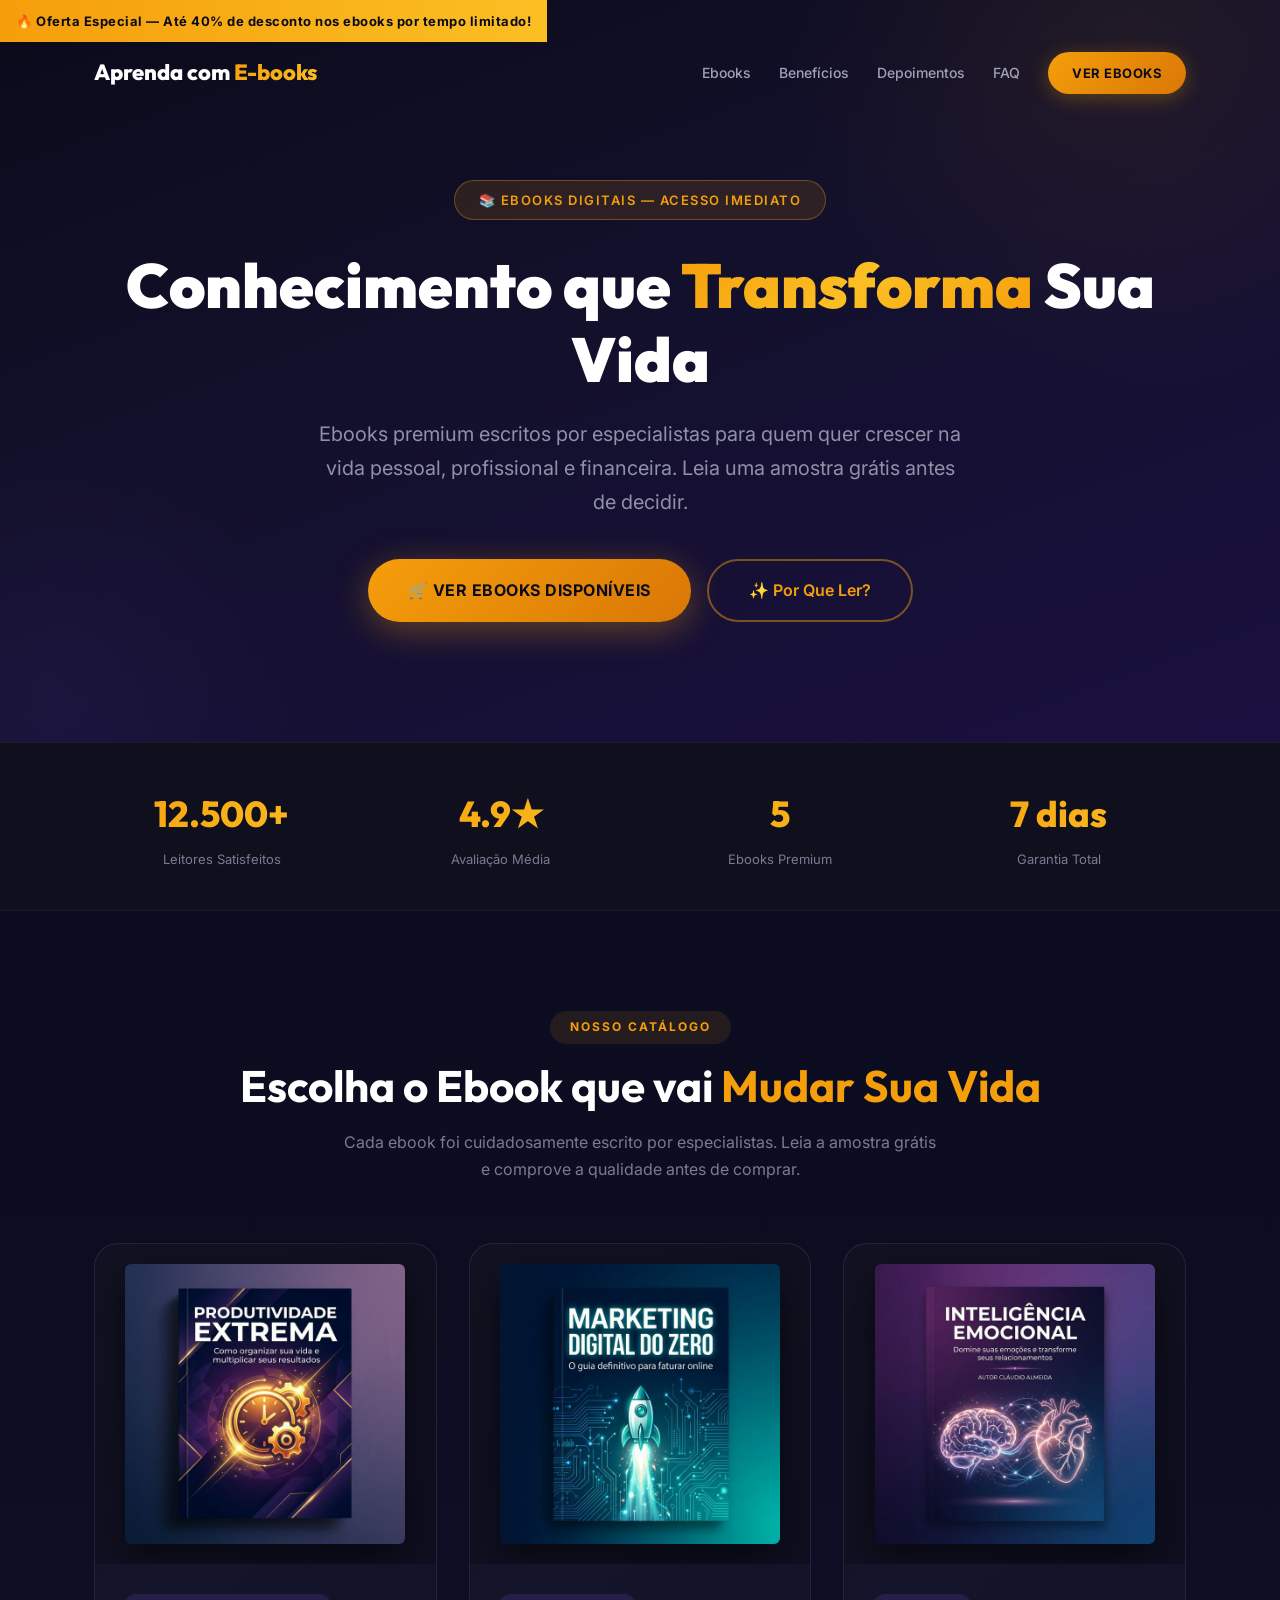
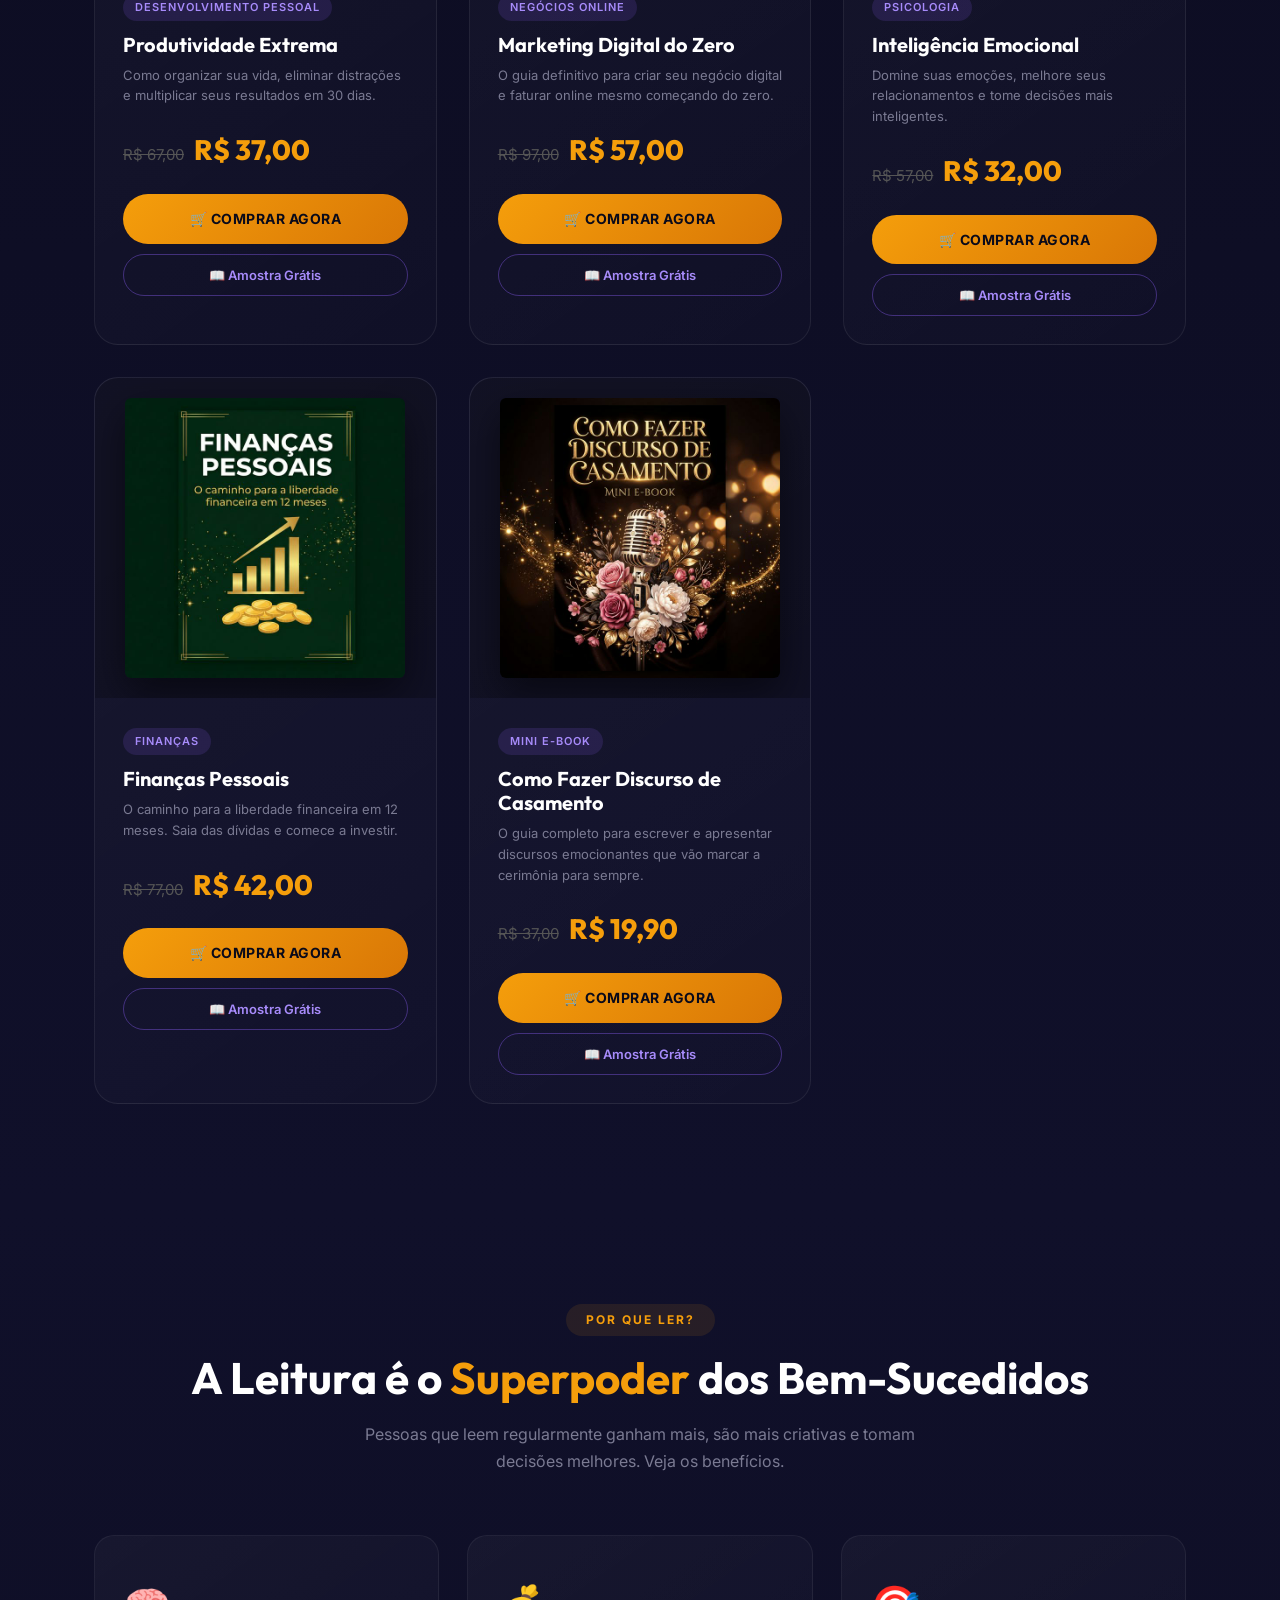
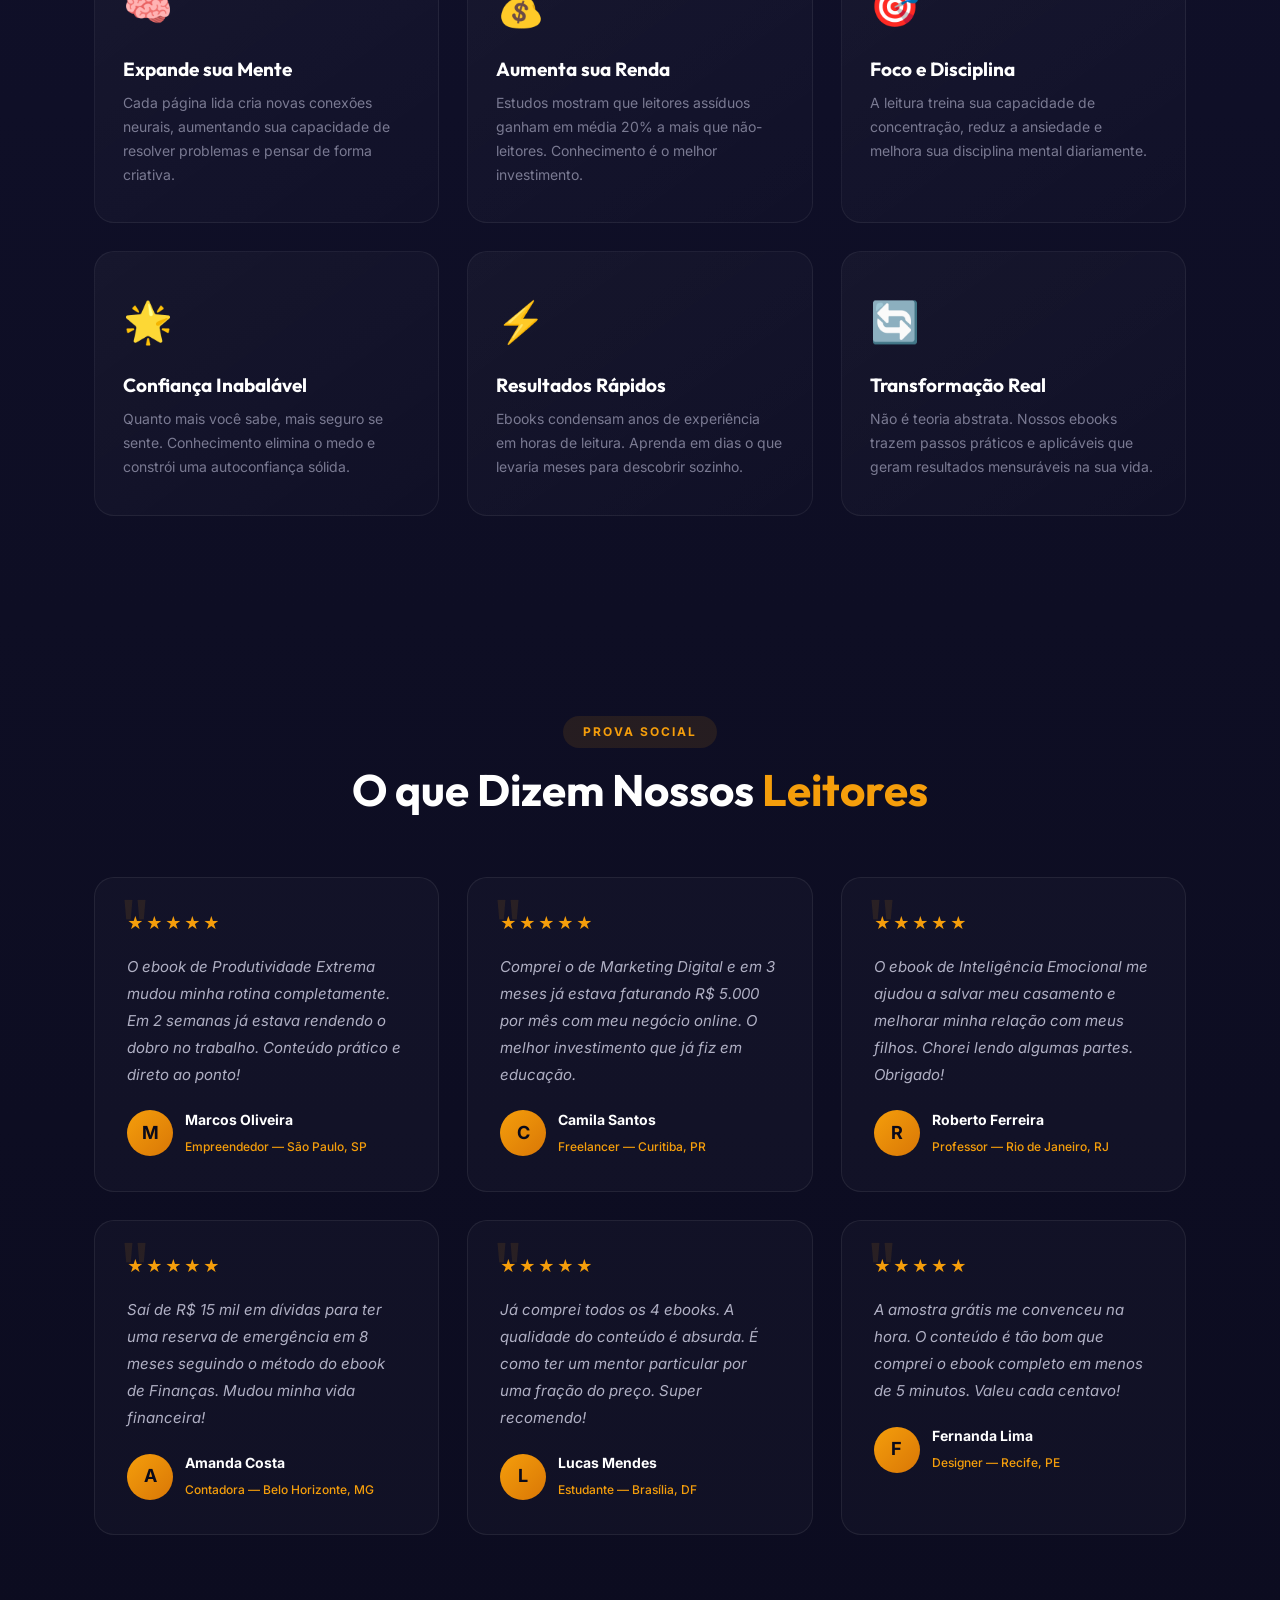
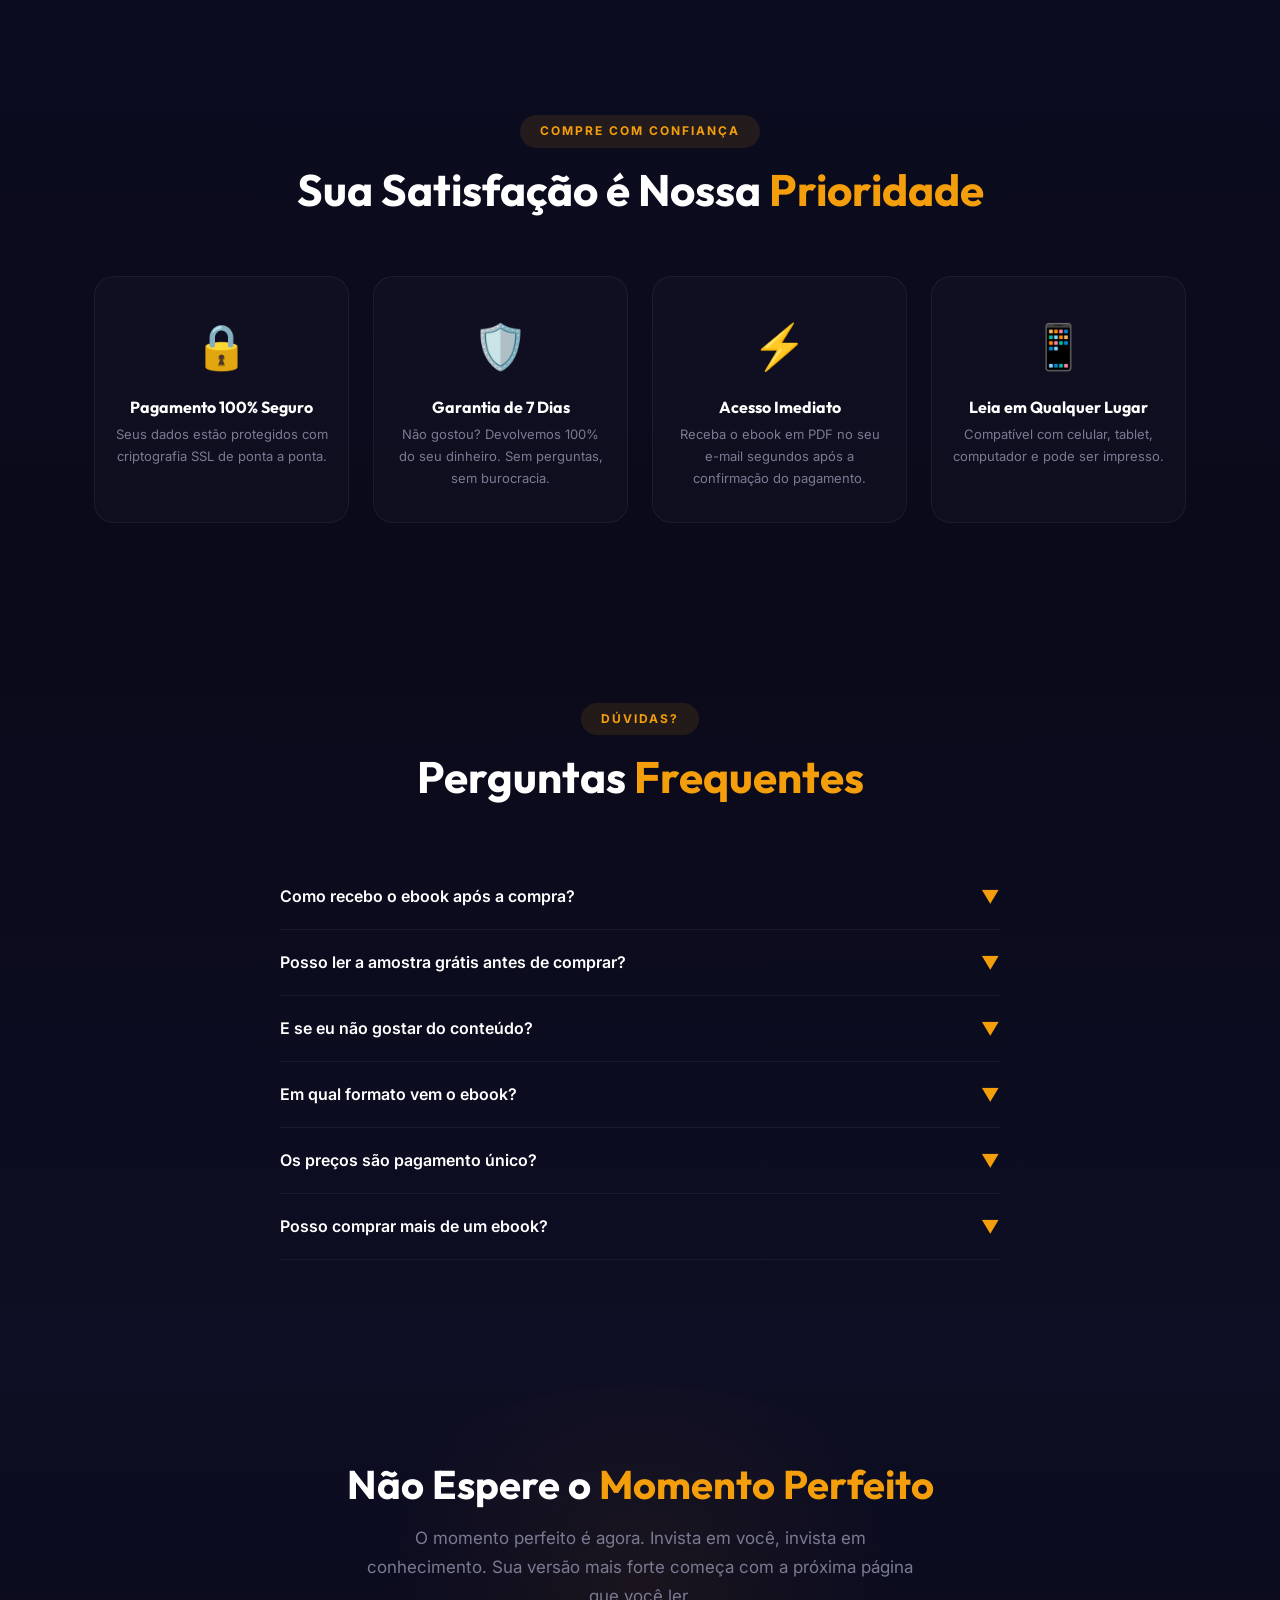
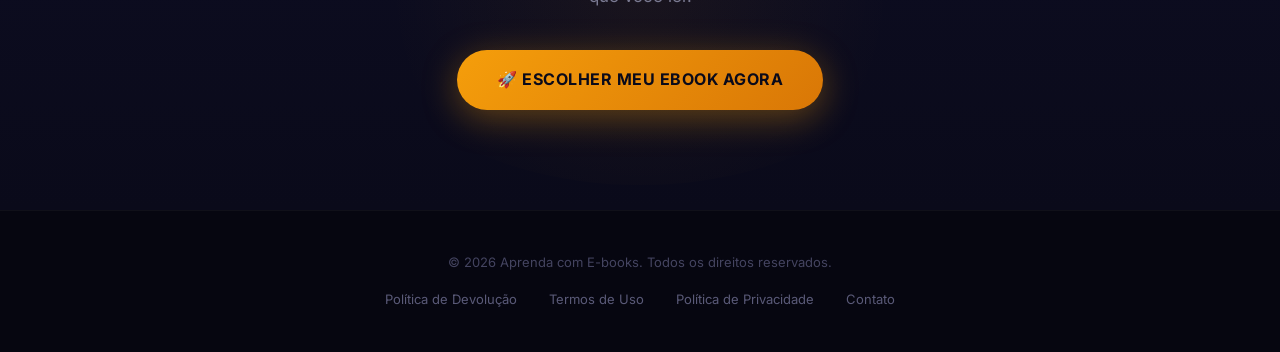
==== commit 7bcb9ae8: "update de novo e book e link de checkout e book" ====
--- a/aprenda-com-ebooks.html
+++ b/aprenda-com-ebooks.html
@@ -56,7 +56,7 @@
     <div class="stats-grid">
       <div class="stat-item anim"><div class="stat-number">12.500+</div><div class="stat-label">Leitores Satisfeitos</div></div>
       <div class="stat-item anim"><div class="stat-number">4.9★</div><div class="stat-label">Avaliação Média</div></div>
-      <div class="stat-item anim"><div class="stat-number">4</div><div class="stat-label">Ebooks Premium</div></div>
+      <div class="stat-item anim"><div class="stat-number">5</div><div class="stat-label">Ebooks Premium</div></div>
       <div class="stat-item anim"><div class="stat-number">7 dias</div><div class="stat-label">Garantia Total</div></div>
     </div>
   </div>
@@ -118,7 +118,7 @@
       </div>
 
       <!-- EBOOK 4 -->
-      <div class="ebook-card anim">
+      <div class="ebook-card ebook-card--financas anim">
         <div class="ebook-card-img"><img src="cover_financas.png" alt="Capa do Ebook Finanças Pessoais"></div>
         <div class="ebook-card-body">
           <span class="ebook-tag">Finanças</span>
@@ -132,6 +132,21 @@
         </div>
       </div>
 
+      <!-- EBOOK 5 (MINI EBOOK) -->
+      <div class="ebook-card ebook-card--discurso anim">
+        <div class="ebook-card-img"><img src="cover_discurso.png" alt="Capa do Mini Ebook Como Fazer Discurso de Casamento"></div>
+        <div class="ebook-card-body">
+          <span class="ebook-tag">Mini E-book</span>
+          <h3>Como Fazer Discurso de Casamento</h3>
+          <p>O guia completo para escrever e apresentar discursos emocionantes que vão marcar a cerimônia para sempre.</p>
+          <div class="ebook-pricing"><span class="ebook-old-price">R$ 37,00</span><span class="ebook-price">R$ 19,90</span></div>
+          <div class="ebook-actions">
+            <a href="#" class="btn-buy" id="buyBtn5">🛒 Comprar Agora</a>
+            <button class="btn-sample-card" onclick="openSample(4)" id="sampleBtn5">📖 Amostra Grátis</button>
+          </div>
+        </div>
+      </div>
+
     </div>
   </div>
 </section>
@@ -301,12 +316,76 @@
 // Smooth scroll
 document.querySelectorAll('a[href^="#"]').forEach(a=>{a.addEventListener('click',function(e){e.preventDefault();const t=document.querySelector(this.getAttribute('href'));if(t)t.scrollIntoView({behavior:'smooth',block:'start'})})});
 
-// Sample Modal Data
-const samples=[
-{title:'Produtividade Extrema',intro:'<h3>Introdução</h3><p>Você já se perguntou por que algumas pessoas conseguem realizar em um dia o que outras levam uma semana? A resposta não está em trabalhar mais horas — está em trabalhar de forma mais inteligente.</p><p>Este ebook foi criado para pessoas que estão cansadas de sentir que o dia tem poucas horas. Aqui você vai descobrir métodos comprovados que os profissionais mais produtivos do mundo usam diariamente.</p><p>Ao longo de 8 capítulos práticos, você vai aprender a eliminar distrações, priorizar tarefas com precisão cirúrgica, criar rotinas que funcionam e multiplicar seus resultados sem sacrificar sua saúde mental.</p><h3>Capítulo 1 — A Mentalidade Produtiva (Prévia)</h3><p>Antes de qualquer técnica ou ferramenta, é preciso reprogramar sua mentalidade. A produtividade real começa na sua forma de pensar. Neste capítulo, você vai descobrir os 3 pilares mentais que separam as pessoas altamente produtivas do resto: Clareza de Propósito, Foco Seletivo e Energia Gerenciada...</p>'},
-{title:'Marketing Digital do Zero',intro:'<h3>Introdução</h3><p>O marketing digital não é mais o futuro — é o presente. Milhares de pessoas estão construindo negócios lucrativos do zero, usando apenas um computador e conexão com a internet.</p><p>Se você já tentou começar no digital e se sentiu perdido com tanta informação, este ebook é para você. Aqui não tem enrolação: é um passo a passo direto ao ponto para você criar, lançar e escalar seu primeiro negócio online.</p><p>Você vai aprender sobre tráfego pago, marketing de conteúdo, funis de conversão, e-mail marketing e muito mais — tudo explicado de forma simples e prática.</p><h3>Capítulo 1 — O Mindset do Empreendedor Digital (Prévia)</h3><p>Antes de abrir qualquer plataforma ou criar qualquer anúncio, você precisa desenvolver o mindset certo. 90% das pessoas desistem nos primeiros 3 meses porque não entendem a natureza do jogo. Neste capítulo, vamos abordar as 5 verdades que todo empreendedor digital de sucesso conhece...</p>'},
-{title:'Inteligência Emocional',intro:'<h3>Introdução</h3><p>Você já perdeu uma oportunidade por causa de uma reação impulsiva? Já disse algo no calor do momento que destruiu um relacionamento? A inteligência emocional é a habilidade que separa pessoas que reagem da vida daquelas que a conduzem.</p><p>Este ebook vai te guiar por uma jornada de autoconhecimento profundo. Você vai aprender a identificar suas emoções, entender seus gatilhos, desenvolver empatia e comunicar-se com clareza e impacto.</p><p>Com exercícios práticos ao final de cada capítulo, você vai transformar teoria em mudança real.</p><h3>Capítulo 1 — O Que É Inteligência Emocional (Prévia)</h3><p>Daniel Goleman popularizou o termo nos anos 90, mas o conceito vai muito além da definição acadêmica. Inteligência emocional é a capacidade de reconhecer, compreender e gerenciar as próprias emoções — e as emoções dos outros. Neste capítulo, vamos explorar os 4 pilares fundamentais...</p>'},
-{title:'Finanças Pessoais',intro:'<h3>Introdução</h3><p>Se você chega ao final do mês sem saber para onde foi seu dinheiro, este ebook foi feito para você. Liberdade financeira não é luxo de ricos — é uma habilidade que pode ser aprendida por qualquer pessoa.</p><p>Em 10 capítulos práticos, você vai aprender a sair das dívidas, criar uma reserva de emergência, começar a investir com segurança e construir um patrimônio sólido — mesmo ganhando pouco.</p><p>O método apresentado aqui já ajudou mais de 3.000 pessoas a transformar sua relação com o dinheiro.</p><h3>Capítulo 1 — Diagnóstico Financeiro (Prévia)</h3><p>Antes de qualquer plano de ação, é preciso entender exatamente onde você está. Neste capítulo, você vai fazer um raio-X completo da sua vida financeira: receitas, despesas, dívidas e patrimônio. Use a planilha exclusiva incluída neste capítulo para mapear cada real que entra e sai...</p>'}
+// =============================================
+// AMOSTRA GRÁTIS — TEXTOS DE CADA EBOOK
+// Para editar: basta alterar o texto dentro
+// das tags <p>...</p> e <h3>...</h3> abaixo.
+// =============================================
+
+// ─── EBOOK 1: PRODUTIVIDADE EXTREMA ───
+const intro1 = `
+<h3>Introdução</h3>
+<p>Você já se perguntou por que algumas pessoas conseguem realizar em um dia o que outras levam uma semana? A resposta não está em trabalhar mais horas — está em trabalhar de forma mais inteligente.</p>
+<p>Este ebook foi criado para pessoas que estão cansadas de sentir que o dia tem poucas horas. Aqui você vai descobrir métodos comprovados que os profissionais mais produtivos do mundo usam diariamente.</p>
+<p>Ao longo de 8 capítulos práticos, você vai aprender a eliminar distrações, priorizar tarefas com precisão cirúrgica, criar rotinas que funcionam e multiplicar seus resultados sem sacrificar sua saúde mental.</p>
+
+<h3>Capítulo 1 — A Mentalidade Produtiva (Prévia)</h3>
+<p>Antes de qualquer técnica ou ferramenta, é preciso reprogramar sua mentalidade. A produtividade real começa na sua forma de pensar. Neste capítulo, você vai descobrir os 3 pilares mentais que separam as pessoas altamente produtivas do resto: Clareza de Propósito, Foco Seletivo e Energia Gerenciada...</p>
+`;
+
+// ─── EBOOK 2: MARKETING DIGITAL DO ZERO ───
+const intro2 = `
+<h3>Introdução</h3>
+<p>O marketing digital não é mais o futuro — é o presente. Milhares de pessoas estão construindo negócios lucrativos do zero, usando apenas um computador e conexão com a internet.</p>
+<p>Se você já tentou começar no digital e se sentiu perdido com tanta informação, este ebook é para você. Aqui não tem enrolação: é um passo a passo direto ao ponto para você criar, lançar e escalar seu primeiro negócio online.</p>
+<p>Você vai aprender sobre tráfego pago, marketing de conteúdo, funis de conversão, e-mail marketing e muito mais — tudo explicado de forma simples e prática.</p>
+
+<h3>Capítulo 1 — O Mindset do Empreendedor Digital (Prévia)</h3>
+<p>Antes de abrir qualquer plataforma ou criar qualquer anúncio, você precisa desenvolver o mindset certo. 90% das pessoas desistem nos primeiros 3 meses porque não entendem a natureza do jogo. Neste capítulo, vamos abordar as 5 verdades que todo empreendedor digital de sucesso conhece...</p>
+`;
+
+// ─── EBOOK 3: INTELIGÊNCIA EMOCIONAL ───
+const intro3 = `
+<h3>Introdução</h3>
+<p>Você já perdeu uma oportunidade por causa de uma reação impulsiva? Já disse algo no calor do momento que destruiu um relacionamento? A inteligência emocional é a habilidade que separa pessoas que reagem da vida daquelas que a conduzem.</p>
+<p>Este ebook vai te guiar por uma jornada de autoconhecimento profundo. Você vai aprender a identificar suas emoções, entender seus gatilhos, desenvolver empatia e comunicar-se com clareza e impacto.</p>
+<p>Com exercícios práticos ao final de cada capítulo, você vai transformar teoria em mudança real.</p>
+
+<h3>Capítulo 1 — O Que É Inteligência Emocional (Prévia)</h3>
+<p>Daniel Goleman popularizou o termo nos anos 90, mas o conceito vai muito além da definição acadêmica. Inteligência emocional é a capacidade de reconhecer, compreender e gerenciar as próprias emoções — e as emoções dos outros. Neste capítulo, vamos explorar os 4 pilares fundamentais...</p>
+`;
+
+// ─── EBOOK 4: FINANÇAS PESSOAIS ───
+const intro4 = `
+<h3>Introdução</h3>
+<p>Se você chega ao final do mês sem saber para onde foi seu dinheiro, este ebook foi feito para você. Liberdade financeira não é luxo de ricos — é uma habilidade que pode ser aprendida por qualquer pessoa.</p>
+<p>Em 10 capítulos práticos, você vai aprender a sair das dívidas, criar uma reserva de emergência, começar a investir com segurança e construir um patrimônio sólido — mesmo ganhando pouco.</p>
+<p>O método apresentado aqui já ajudou mais de 3.000 pessoas a transformar sua relação com o dinheiro.</p>
+
+<h3>Capítulo 1 — Diagnóstico Financeiro (Prévia)</h3>
+<p>Antes de qualquer plano de ação, é preciso entender exatamente onde você está. Neste capítulo, você vai fazer um raio-X completo da sua vida financeira: receitas, despesas, dívidas e patrimônio. Use a planilha exclusiva incluída neste capítulo para mapear cada real que entra e sai...</p>
+`;
+
+// ─── EBOOK 5: COMO FAZER DISCURSO DE CASAMENTO (MINI EBOOK) ───
+const intro5 = `
+<h3>Introdução</h3>
+<p>Com tantos detalhes para organizar num casamento, é natural que alguns sejam esquecidos. O vestido da noiva? Confirmado. Os arranjos florais para os centros das mesas? Feito. E os discursos? Ah, você esqueceu disso, não foi?</p>
+<p>Os discursos são uma das partes mais emocionantes da recepção. É nesse momento que os noivos, seus pais, o padrinho e a madrinha têm a oportunidade de expressar seus sentimentos sobre a cerimônia. Para os noivos, é uma chance de celebrar o amor e reafirmar seus votos. Para os convidados, é uma oportunidade de oferecer bênçãos e felicitações.</p>
+<p>Como os discursos são geralmente pessoais, conseguem tocar o coração dos presentes com facilidade. Mas não se trata apenas de emoção — existem muitos tipos de discurso. Para quem não tem o costume de escrever ou falar em público, esse momento pode parecer um desafio.</p>
+<p>Se você sente dificuldade para escrever ou apresentar seu discurso, não se preocupe. Este guia está aqui para ajudar!</p>
+
+<h3>Capítulo 1 — Preparando o Discurso Perfeito (Prévia)</h3>
+<p>O casamento é um evento único na vida da maioria das pessoas, por isso tudo precisa estar perfeito. Alguns contratam organizadores, enquanto outros preferem cuidar de tudo pessoalmente — inclusive dos discursos.</p>
+<p>Embora pareça difícil transformar sentimentos em palavras, existem diversas dicas que podem ajudar na construção de um bom texto.</p>
+`;
+
+// Array que monta os dados do modal (NÃO EDITAR esta parte)
+const samples = [
+  { title: 'Produtividade Extrema',                intro: intro1 },
+  { title: 'Marketing Digital do Zero',             intro: intro2 },
+  { title: 'Inteligência Emocional',                intro: intro3 },
+  { title: 'Finanças Pessoais',                     intro: intro4 },
+  { title: 'Como Fazer Discurso de Casamento',      intro: intro5 }
 ];
 
 function openSample(i){
--- a/ebooks-style.css
+++ b/ebooks-style.css
@@ -93,6 +93,7 @@
 .btn-sample-card{background:transparent;color:#A78BFA;padding:12px 24px;border-radius:50px;font-size:13px;font-weight:600;border:1.5px solid rgba(139,92,246,.4);cursor:pointer;transition:all .3s;display:flex;align-items:center;justify-content:center;gap:8px}
 .btn-sample-card:hover{background:rgba(139,92,246,.1);border-color:#A78BFA;transform:translateY(-2px)}
 
+
 /* ============= BENEFITS ============= */
 .benefits-section{background:linear-gradient(180deg,#10102a 0%,#0e0e24 100%);padding:100px 0}
 .benefits-section .catalog-header{text-align:center}
